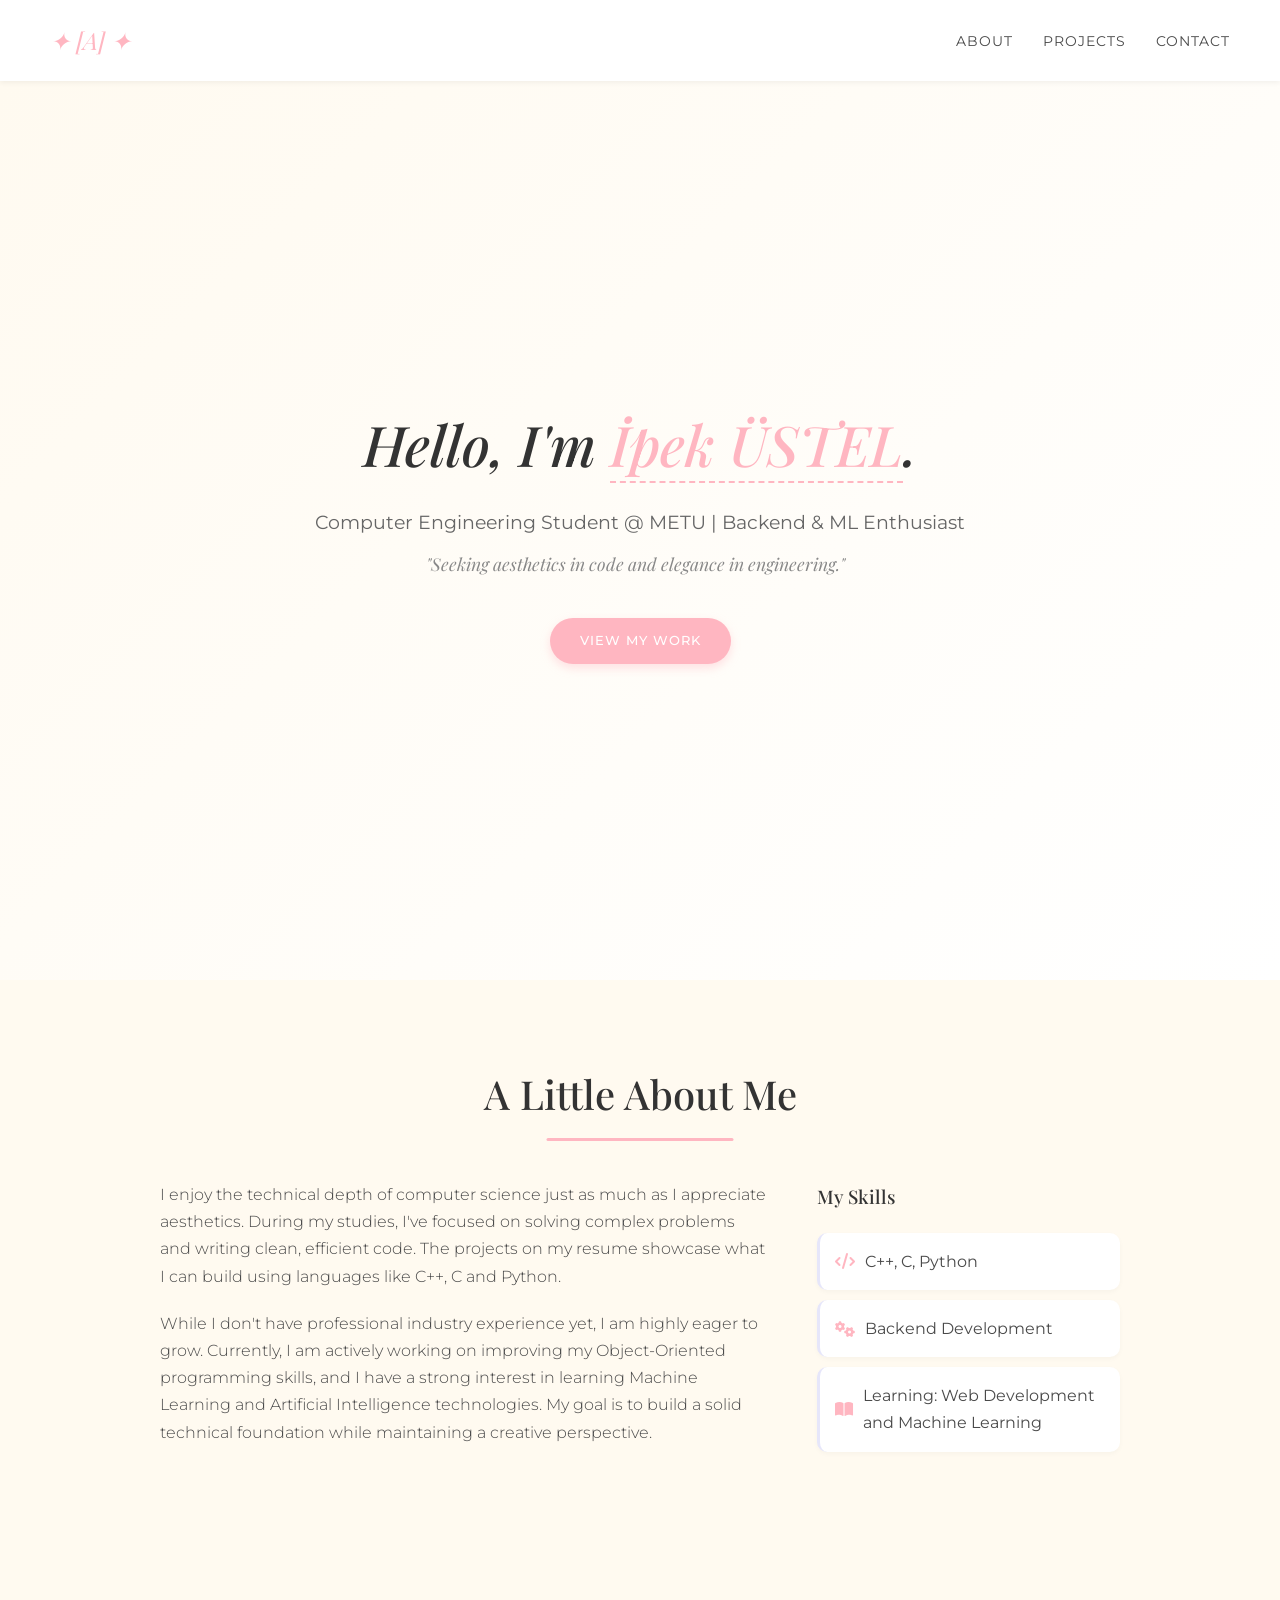
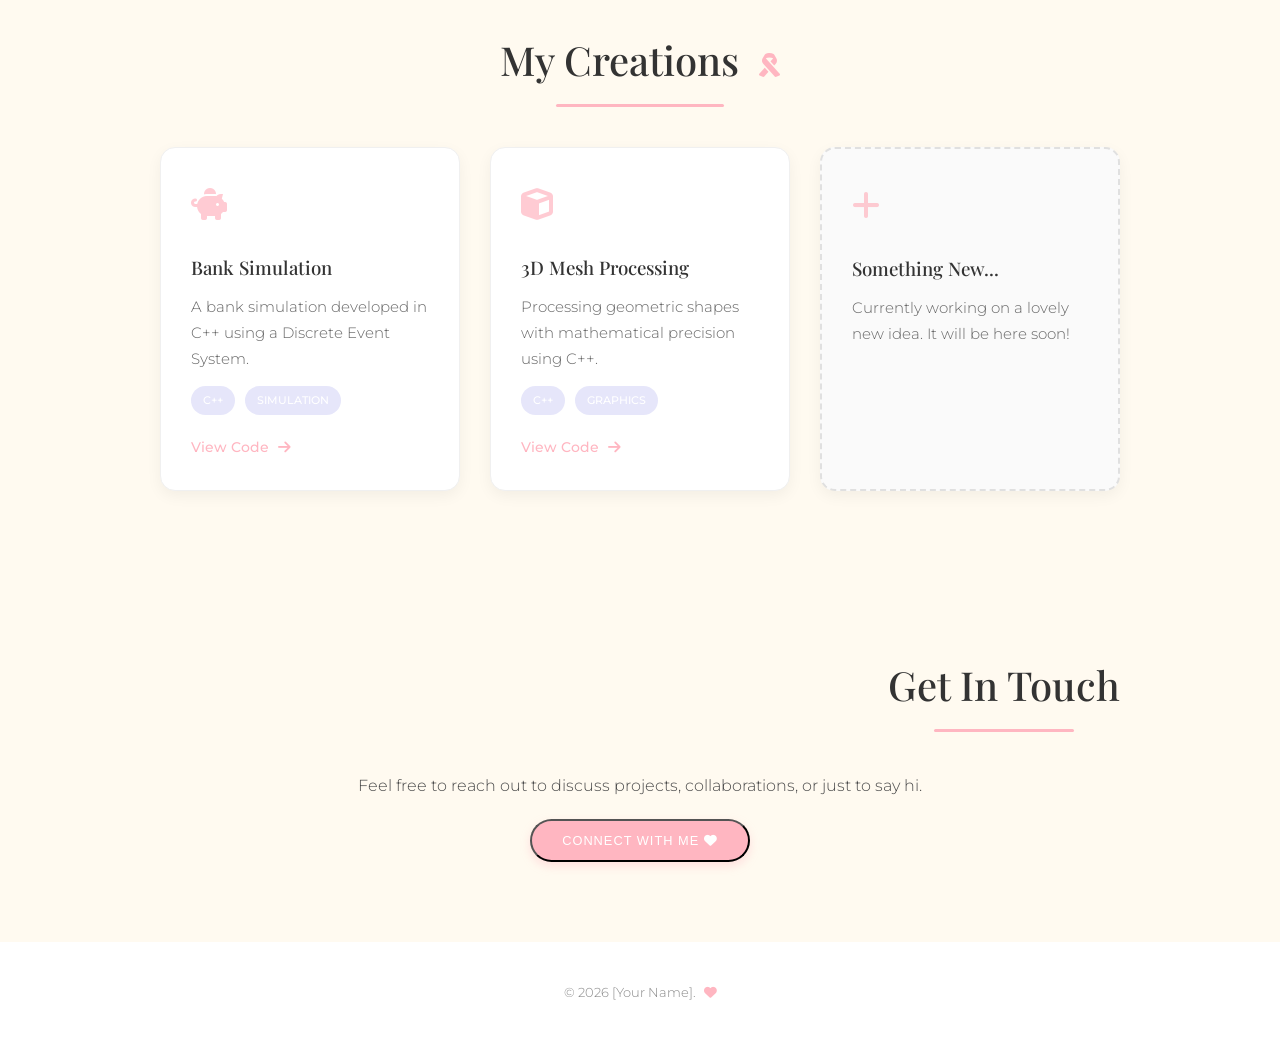
==== index.html @ a7603688 "Update index.html" ====
<!DOCTYPE html>
<html lang="en">
<head>
    <meta charset="UTF-8">
    <meta name="viewport" content="width=device-width, initial-scale=1.0">
    <title>[Your Name] | Coquette Developer Portfolio</title>
    
    <link rel="preconnect" href="https://fonts.googleapis.com">
    <link rel="preconnect" href="https://fonts.gstatic.com" crossorigin>
    <link href="https://fonts.googleapis.com/css2?family=Montserrat:wght@300;400;500&family=Playfair+Display:ital,wght@0,400;0,500;1,400&display=swap" rel="stylesheet">
    
    <link rel="stylesheet" href="https://cdnjs.cloudflare.com/ajax/libs/font-awesome/6.0.0/css/all.min.css">
    
    <link rel="stylesheet" href="style.css">
</head>
<body>

    <nav>
        <div class="logo">✦ [A] ✦</div>
        <ul>
            <li><a href="#about">About</a></li>
            <li><a href="#projects">Projects</a></li>
            <li><a href="#contact">Contact</a></li>
        </ul>
    </nav>

    <header>
        <div class="header-content">
            <h1>Hello, I'm <span class="highlight">İpek ÜSTEL</span>.</h1>
            <p class="subtitle">Computer Engineering Student @ METU | Backend & ML Enthusiast</p>
            <p class="coquette-quote">"Seeking aesthetics in code and elegance in engineering." <i class="fa-solid fa-heart-twinkling"></i></p>
            <a href="#projects" class="btn">View My Work</a>
        </div>
    </header>

    <section id="about" class="container">
        <h2>A Little About Me </h2>
        <div class="about-grid">
            <div class="about-text">
                <p>I enjoy the technical depth of computer science just as much as I appreciate aesthetics. During my studies, I've focused on solving complex problems and writing clean, efficient code. The projects on my resume showcase what I can build using languages like C++, C and Python.</p>
                <p>While I don't have professional industry experience yet, I am highly eager to grow. Currently, I am actively working on improving my Object-Oriented programming skills, and I have a strong interest in learning Machine Learning and Artificial Intelligence technologies. My goal is to build a solid technical foundation while maintaining a creative perspective.</p>
            </div>
            <div class="about-skills">
                <h3>My Skills</h3>
                <ul>
                    <li><i class="fa-solid fa-code"></i> C++, C, Python</li>
                    
                    <li><i class="fa-solid fa-gears"></i> Backend Development</li>
                    <li><i class="fa-solid fa-book-open"></i> Learning: Web Development and Machine Learning </li>
                </ul>
            </div>
        </div>
    </section>

    <section id="projects" class="container">
        <h2>My Creations <i class="fa-solid fa-ribbon ribbon-icon"></i></h2>
        <div class="projects-grid">
            
            <div class="project-card">
                <div class="project-icon"><i class="fa-solid fa-piggy-bank"></i></div>
                <h3>Bank Simulation</h3>
                <p>A bank simulation developed in C++ using a Discrete Event System. </p>
                <div class="tags">
                    <span>C++</span>
                    <span>Simulation</span>
                </div>
                <a href="GITHUB_BANK_LINK" class="project-link">View Code <i class="fa-solid fa-arrow-right"></i></a>
            </div>

            <div class="project-card">
                <div class="project-icon"><i class="fa-solid fa-cube"></i></div>
                <h3>3D Mesh Processing</h3>
                <p>Processing geometric shapes with mathematical precision using C++.</p>
                <div class="tags">
                    <span>C++</span>
                    <span>Graphics</span>
                </div>
                <a href="GITHUB_MESH_LINK" class="project-link">View Code <i class="fa-solid fa-arrow-right"></i></a>
            </div>
            
            <div class="project-card coming-soon">
                <div class="project-icon"><i class="fa-solid fa-plus"></i></div>
                <h3>Something New...</h3>
                <p>Currently working on a lovely new idea. It will be here soon!</p>
            </div>

        </div>
    </section>

    <section id="contact" class="container">
        <h2>Get In Touch </h2>
        <p>Feel free to reach out to discuss projects, collaborations, or just to say hi.</p>
        <div class="social-dropdown" id="socialBox">
            <button class="btn" id="socialBtn">Connect With Me <i class="fa-solid fa-heart"></i></button>
            
            <div class="social-links" id="socialLinks" style="display: none;">
                <a href="LINKEDIN_PROFILE_LINK" target="_blank"><i class="fa-brands fa-linkedin"></i> LinkedIn</a>
                <a href="GITHUB_PROFILE_LINK" target="_blank"><i class="fa-brands fa-github"></i> GitHub</a>
            </div>
        </div>
    </section>

    <footer>
        <p>&copy; 2026 [Your Name]. <i class="fa-solid fa-heart coquette-heart"></i></p>
    </footer>



    <script>
        // 1. Select the elements from the HTML
        const socialBox = document.getElementById('socialBox');
        const socialLinks = document.getElementById('socialLinks');

        // 2. Add an event listener for when the mouse enters the button area
        socialBox.addEventListener('mouseenter', () => {
            socialLinks.style.display = 'flex'; // Shows the links
            socialLinks.style.opacity = '1';
        });

        // 3. Add an event listener for when the mouse leaves the area
        socialBox.addEventListener('mouseleave', () => {
            socialLinks.style.display = 'none'; // Hides the links
        });
    </script>

</body>
</html>
---- style.css ----
/* --- Global Stiller & Coquette Paleti --- */
:root {
    --bg-color: #fffaf0; /* Uçuk krem arka plan */
    --text-color: #4a4a4a; /* Koyu gri (yumuşak) */
    --primary-color: #ffb6c1; /* Hafif pembe (Coquette pembe) */
    --accent-color: #e6e6fa; /* Lavanta (Aksan) */
    --heading-font: 'Playfair Display', serif;
    --body-font: 'Montserrat', sans-serif;
}

* {
    margin: 0;
    padding: 0;
    box-sizing: border-box;
}

body {
    background-color: var(--bg-color);
    color: var(--text-color);
    font-family: var(--body-font);
    line-height: 1.7;
    font-weight: 300;
}

.container {
    max-width: 1000px;
    margin: 0 auto;
    padding: 80px 20px;
}

h1, h2, h3 {
    font-family: var(--heading-font);
    font-weight: 500;
    color: #333;
}

h2 {
    font-size: 2.5rem;
    margin-bottom: 40px;
    text-align: center;
    position: relative;
    display: inline-block;
    left: 50%;
    transform: translateX(-50%);
}

h2::after {
    content: '';
    display: block;
    width: 60%;
    height: 3px;
    background-color: var(--primary-color);
    margin: 10px auto 0;
    border-radius: 2px;
}

p {
    margin-bottom: 20px;
}

a {
    text-decoration: none;
    color: inherit;
    transition: all 0.3s ease;
}

ul {
    list-style: none;
}

/* --- Navigasyon Stilleri --- */
nav {
    display: flex;
    justify-content: space-between;
    align-items: center;
    padding: 20px 50px;
    background-color: #fff;
    box-shadow: 0 2px 5px rgba(0,0,0,0.05);
    position: fixed;
    width: 100%;
    top: 0;
    z-index: 1000;
}

.logo {
    font-family: var(--heading-font);
    font-size: 1.5rem;
    font-style: italic;
    color: var(--primary-color);
}

nav ul {
    display: flex;
    gap: 30px;
}

nav a {
    font-weight: 400;
    font-size: 0.9rem;
    text-transform: uppercase;
    letter-spacing: 1px;
}

nav a:hover {
    color: var(--primary-color);
}

/* --- Hero (Giriş) Stilleri --- */
header {
    height: 100vh;
    display: flex;
    justify-content: center;
    align-items: center;
    text-align: center;
    background: linear-gradient(135deg, #fffaf0 0%, #fff 100%);
    padding: 0 20px;
    margin-top: 80px; /* Navigasyon için */
}

h1 {
    font-size: 3.5rem;
    margin-bottom: 15px;
    font-style: italic;
}

.highlight {
    color: var(--primary-color);
    border-bottom: 2px dashed var(--primary-color);
}

.subtitle {
    font-size: 1.2rem;
    font-weight: 400;
    margin-bottom: 10px;
    color: #666;
}

.coquette-quote {
    font-family: var(--heading-font);
    font-style: italic;
    font-size: 1.1rem;
    color: #888;
    margin-bottom: 40px;
}

.coquette-quote i {
    color: var(--primary-color);
    margin-left: 5px;
}

.btn {
    display: inline-block;
    padding: 12px 30px;
    background-color: var(--primary-color);
    color: #fff;
    border-radius: 30px;
    font-weight: 500;
    text-transform: uppercase;
    font-size: 0.8rem;
    letter-spacing: 1px;
    box-shadow: 0 4px 10px rgba(255,182,193,0.4);
}

.btn:hover {
    background-color: #ff99aa;
    transform: translateY(-2px);
    box-shadow: 0 6px 15px rgba(255,182,193,0.5);
}

/* --- Hakkımda Stilleri --- */
.about-grid {
    display: grid;
    grid-template-columns: 2fr 1fr;
    gap: 50px;
    align-items: start;
}

.about-skills h3 {
    margin-bottom: 20px;
}

.about-skills li {
    background-color: #fff;
    padding: 15px;
    margin-bottom: 10px;
    border-radius: 10px;
    box-shadow: 0 2px 5px rgba(0,0,0,0.03);
    border-left: 3px solid var(--accent-color);
    display: flex;
    align-items: center;
    gap: 10px;
    font-weight: 400;
}

.about-skills i {
    color: var(--primary-color);
}

/* --- Projeler Stilleri --- */
.ribbon-icon {
    color: var(--primary-color);
    font-size: 1.5rem;
    margin-left: 10px;
    vertical-align: middle;
}

.projects-grid {
    display: grid;
    grid-template-columns: repeat(auto-fit, minmax(300px, 1fr));
    gap: 30px;
}

.project-card {
    background-color: #fff;
    padding: 30px;
    border-radius: 15px;
    box-shadow: 0 5px 15px rgba(0,0,0,0.05);
    border: 1px solid #f0f0f0;
    transition: transform 0.3s ease, box-shadow 0.3s ease;
    display: flex;
    flex-direction: column;
}

.project-card:hover {
    transform: translateY(-5px);
    box-shadow: 0 8px 25px rgba(0,0,0,0.08);
}

.project-icon {
    font-size: 2rem;
    color: var(--primary-color);
    margin-bottom: 20px;
    opacity: 0.7;
}

.project-card h3 {
    margin-bottom: 10px;
}

.project-card p {
    font-size: 0.95rem;
    color: #666;
    margin-bottom: auto; /* Push tags/link to bottom */
}

.tags {
    margin-top: 15px;
    display: flex;
    gap: 10px;
    flex-wrap: wrap;
}

.tags span {
    background-color: var(--accent-color);
    color: #fff;
    padding: 5px 12px;
    border-radius: 20px;
    font-size: 0.7rem;
    text-transform: uppercase;
    font-weight: 500;
}

.project-link {
    display: inline-block;
    margin-top: 20px;
    font-size: 0.9rem;
    font-weight: 500;
    color: var(--primary-color);
}

.project-link i {
    margin-left: 5px;
    transition: transform 0.3s ease;
}

.project-link:hover i {
    transform: translateX(3px);
}

.coming-soon {
    border: 2px dashed #e0e0e0;
    background-color: #fafafa;
    color: #aaa;
}

/* --- İletişim Stilleri --- */
#contact {
    text-align: center;
}

.contact-links {
    margin-top: 40px;
    display: flex;
    justify-content: center;
    gap: 30px;
    flex-wrap: wrap;
}

.contact-item {
    background-color: #fff;
    padding: 15px 25px;
    border-radius: 30px;
    box-shadow: 0 3px 8px rgba(0,0,0,0.04);
    font-weight: 400;
    display: flex;
    align-items: center;
    gap: 10px;
}

.contact-item:hover {
    background-color: var(--accent-color);
    color: #fff;
    transform: translateY(-2px);
}

.contact-item i {
    color: var(--primary-color);
}

.contact-item:hover i {
    color: #fff;
}

/* --- Footer Stilleri --- */
footer {
    text-align: center;
    padding: 40px 20px;
    background-color: #fff;
    font-size: 0.8rem;
    color: #888;
}

.coquette-heart {
    color: var(--primary-color);
    margin-left: 5px;
}

/* --- Responsive Stiller (Mobil Uyumu) --- */
@media (max-width: 768px) {
    nav {
        padding: 15px 20px;
    }
    
    nav ul {
        gap: 15px;
    }
    
    nav a {
        font-size: 0.8rem;
    }

    h1 {
        font-size: 2.5rem;
    }
    
    .about-grid {
        grid-template-columns: 1fr;
        gap: 30px;
    }


.social-dropdown {
    position: relative;
    display: inline-block;
    margin-top: 20px;
}

.social-links {
    position: absolute;
    top: 100%;
    left: 50%;
    transform: translateX(-50%);
    background-color: #fff;
    border: 2px dashed var(--primary-color); /* Coquette dashed border */
    border-radius: 15px;
    padding: 15px;
    box-shadow: 0 4px 15px rgba(255,182,193,0.3);
    flex-direction: column;
    gap: 12px;
    min-width: 160px;
    z-index: 10;
    margin-top: 15px;
    text-align: left;
}

.social-links a {
    color: var(--text-color);
    font-size: 0.95rem;
    font-weight: 500;
    display: flex;
    align-items: center;
    gap: 10px;
    padding: 5px;
    border-radius: 8px;
}

.social-links a:hover {
    color: var(--primary-color);
    background-color: var(--accent-color);
}
    
}
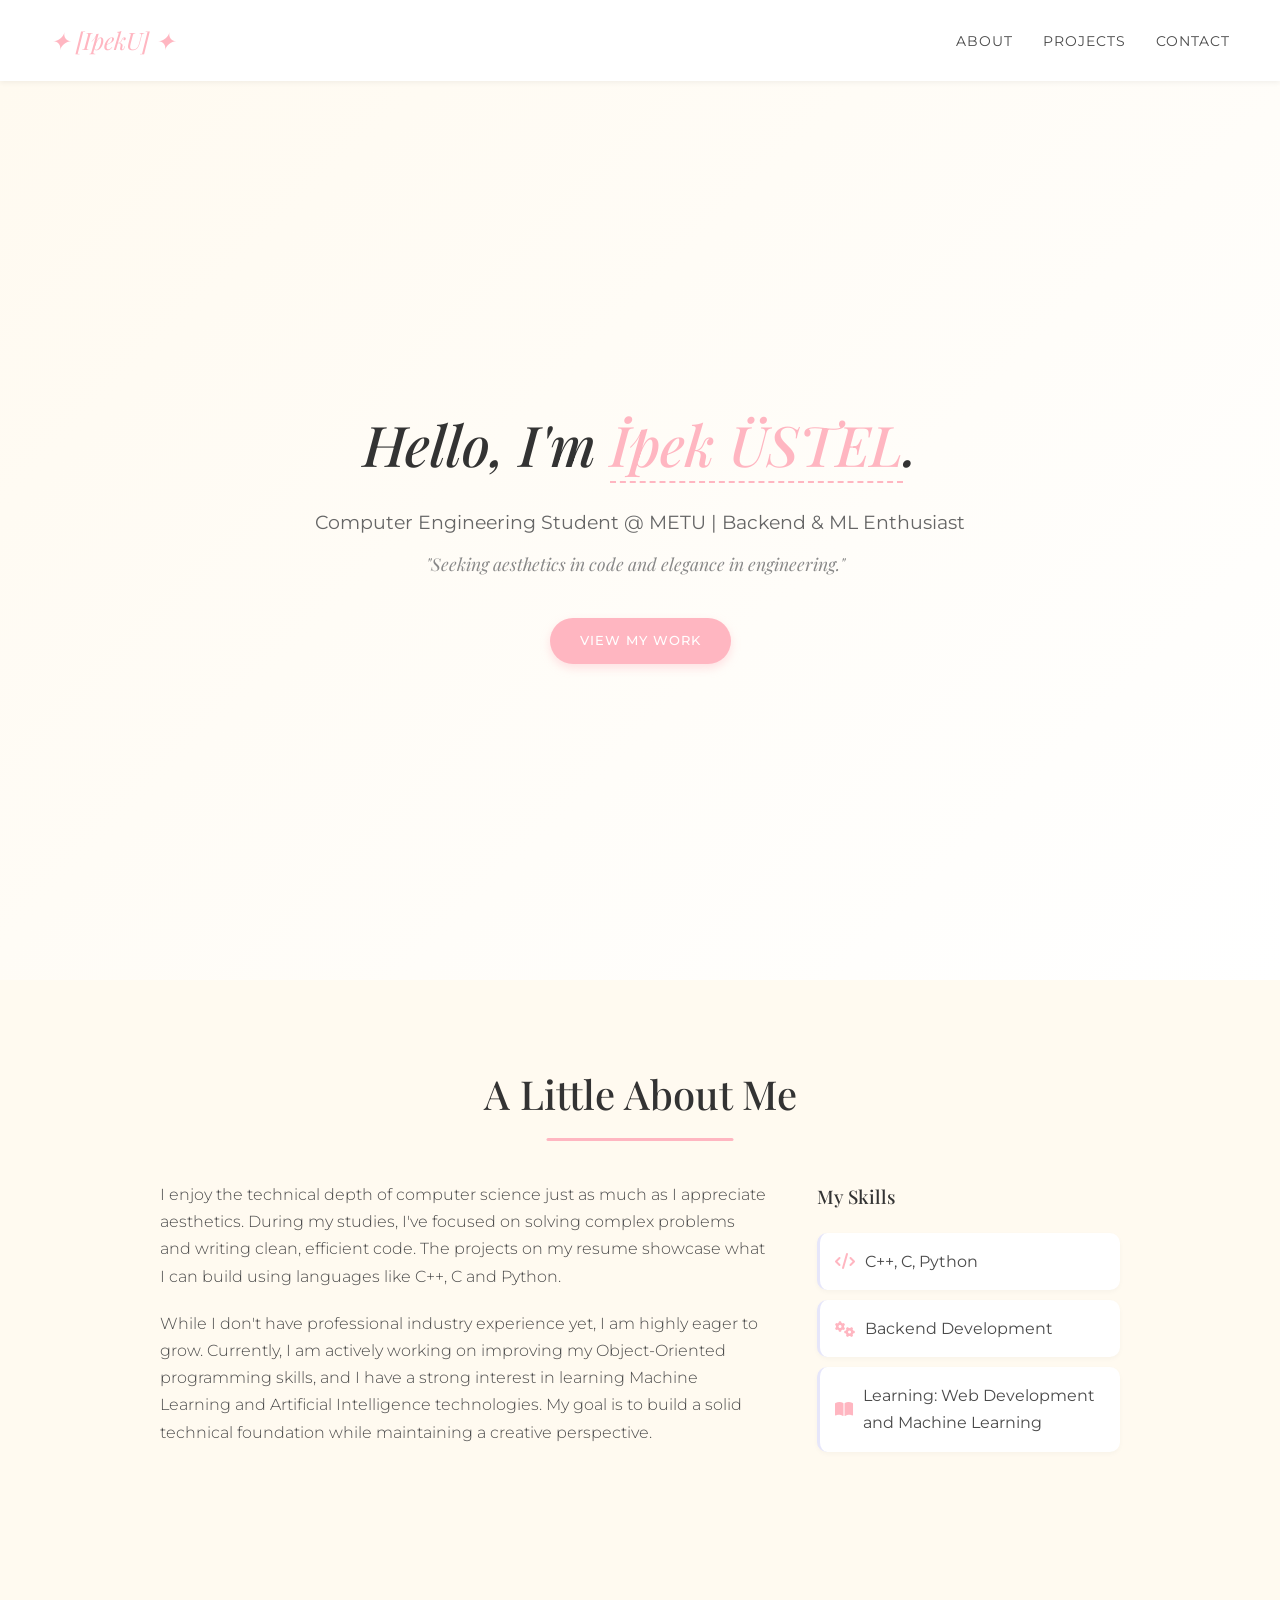
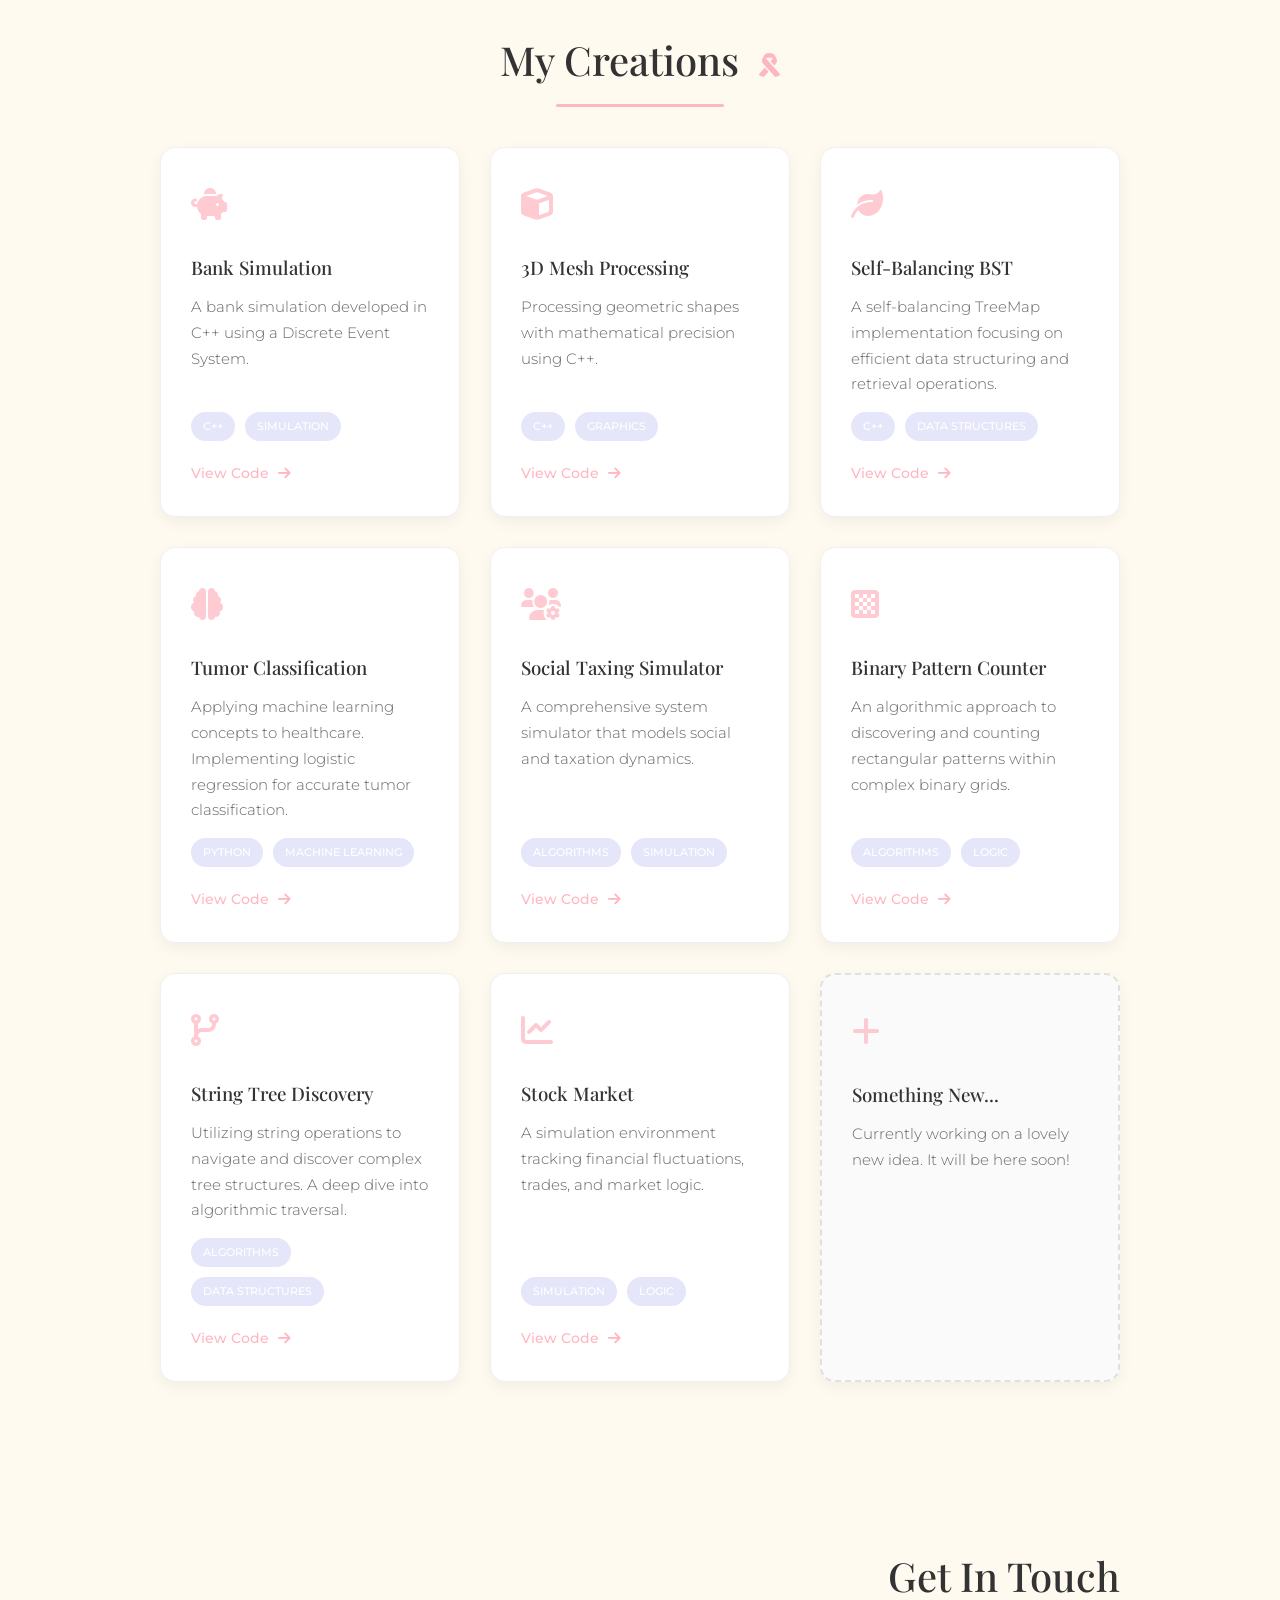
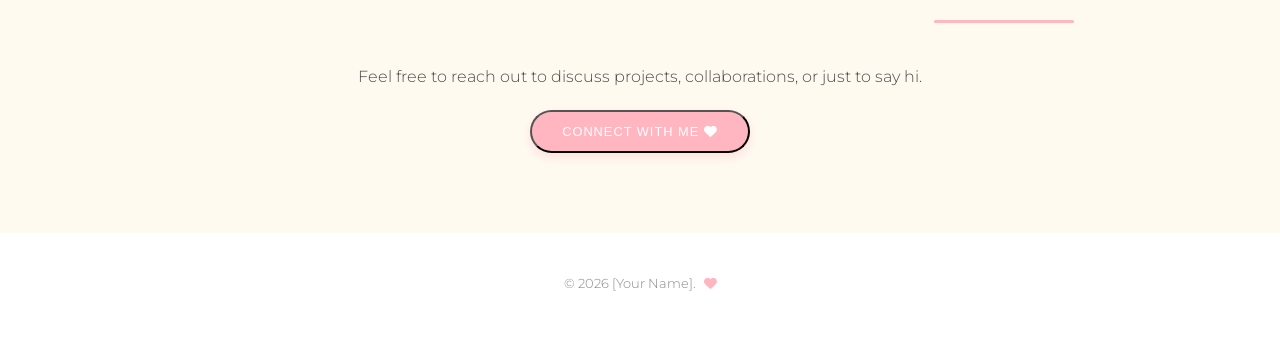
==== commit a7f1a37f: "Update index.html" ====
--- a/index.html
+++ b/index.html
@@ -16,7 +16,7 @@
 <body>
 
     <nav>
-        <div class="logo">✦ [A] ✦</div>
+        <div class="logo">✦ [IpekU] ✦</div>
         <ul>
             <li><a href="#about">About</a></li>
             <li><a href="#projects">Projects</a></li>
@@ -77,6 +77,72 @@
                 </div>
                 <a href="GITHUB_MESH_LINK" class="project-link">View Code <i class="fa-solid fa-arrow-right"></i></a>
             </div>
+
+            <div class="project-card">
+                <div class="project-icon"><i class="fa-solid fa-leaf"></i></div>
+                <h3>Self-Balancing BST</h3>
+                <p>A self-balancing TreeMap implementation focusing on efficient data structuring and retrieval operations.</p>
+                <div class="tags">
+                    <span>C++</span>
+                    <span>Data Structures</span>
+                </div>
+                <a href="https://github.com/ipek-ustel/Self-Balancing-Binary-Search-Tree-Ordered-Map" class="project-link" target="_blank">View Code <i class="fa-solid fa-arrow-right"></i></a>
+            </div>
+
+            <div class="project-card">
+                <div class="project-icon"><i class="fa-solid fa-brain"></i></div>
+                <h3>Tumor Classification</h3>
+                <p>Applying machine learning concepts to healthcare. Implementing logistic regression for accurate tumor classification.</p>
+                <div class="tags">
+                    <span>Python</span>
+                    <span>Machine Learning</span>
+                </div>
+                <a href="https://github.com/ipek-ustel/Tumor-Classification-with-Logistic-Regression" class="project-link" target="_blank">View Code <i class="fa-solid fa-arrow-right"></i></a>
+            </div>
+
+            <div class="project-card">
+                <div class="project-icon"><i class="fa-solid fa-users-gear"></i></div>
+                <h3>Social Taxing Simulator</h3>
+                <p>A comprehensive system simulator that models social and taxation dynamics.</p>
+                <div class="tags">
+                    <span>Algorithms</span>
+                    <span>Simulation</span>
+                </div>
+                <a href="https://github.com/ipek-ustel/Social-Taxing-System-Simulator" class="project-link" target="_blank">View Code <i class="fa-solid fa-arrow-right"></i></a>
+            </div>
+
+            <div class="project-card">
+                <div class="project-icon"><i class="fa-solid fa-chess-board"></i></div>
+                <h3>Binary Pattern Counter</h3>
+                <p>An algorithmic approach to discovering and counting rectangular patterns within complex binary grids.</p>
+                <div class="tags">
+                    <span>Algorithms</span>
+                    <span>Logic</span>
+                </div>
+                <a href="https://github.com/ipek-ustel/Binary-Pattern-Rectangle-Counter" class="project-link" target="_blank">View Code <i class="fa-solid fa-arrow-right"></i></a>
+            </div>
+
+            <div class="project-card">
+                <div class="project-icon"><i class="fa-solid fa-code-branch"></i></div>
+                <h3>String Tree Discovery</h3>
+                <p>Utilizing string operations to navigate and discover complex tree structures. A deep dive into algorithmic traversal.</p>
+                <div class="tags">
+                    <span>Algorithms</span>
+                    <span>Data Structures</span>
+                </div>
+                <a href="https://github.com/ipek-ustel/OX-String-Operation-Tree-Discovery" class="project-link" target="_blank">View Code <i class="fa-solid fa-arrow-right"></i></a>
+            </div>
+
+            <div class="project-card">
+                <div class="project-icon"><i class="fa-solid fa-chart-line"></i></div>
+                <h3>Stock Market</h3>
+                <p>A simulation environment tracking financial fluctuations, trades, and market logic.</p>
+                <div class="tags">
+                    <span>Simulation</span>
+                    <span>Logic</span>
+                </div>
+                <a href="https://github.com/ipek-ustel/STOCK-MARKET" class="project-link" target="_blank">View Code <i class="fa-solid fa-arrow-right"></i></a>
+            </div>
             
             <div class="project-card coming-soon">
                 <div class="project-icon"><i class="fa-solid fa-plus"></i></div>
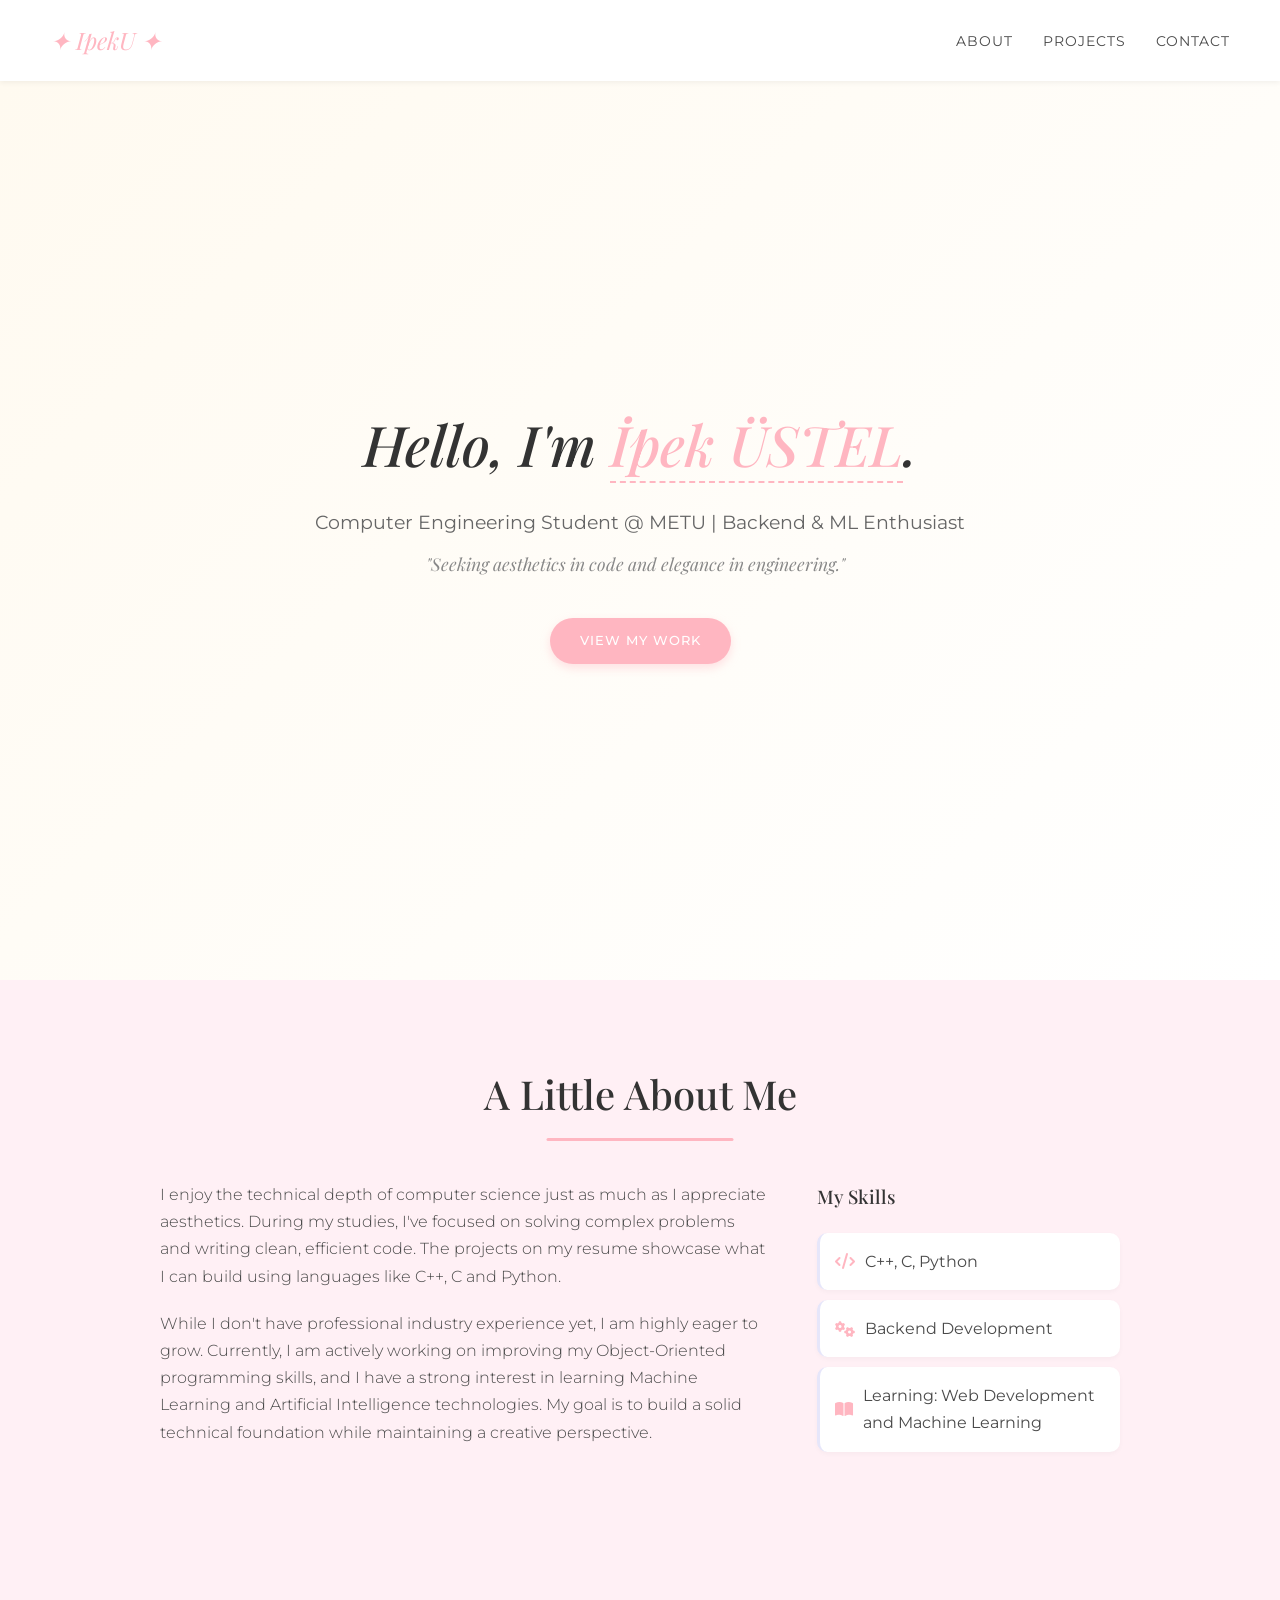
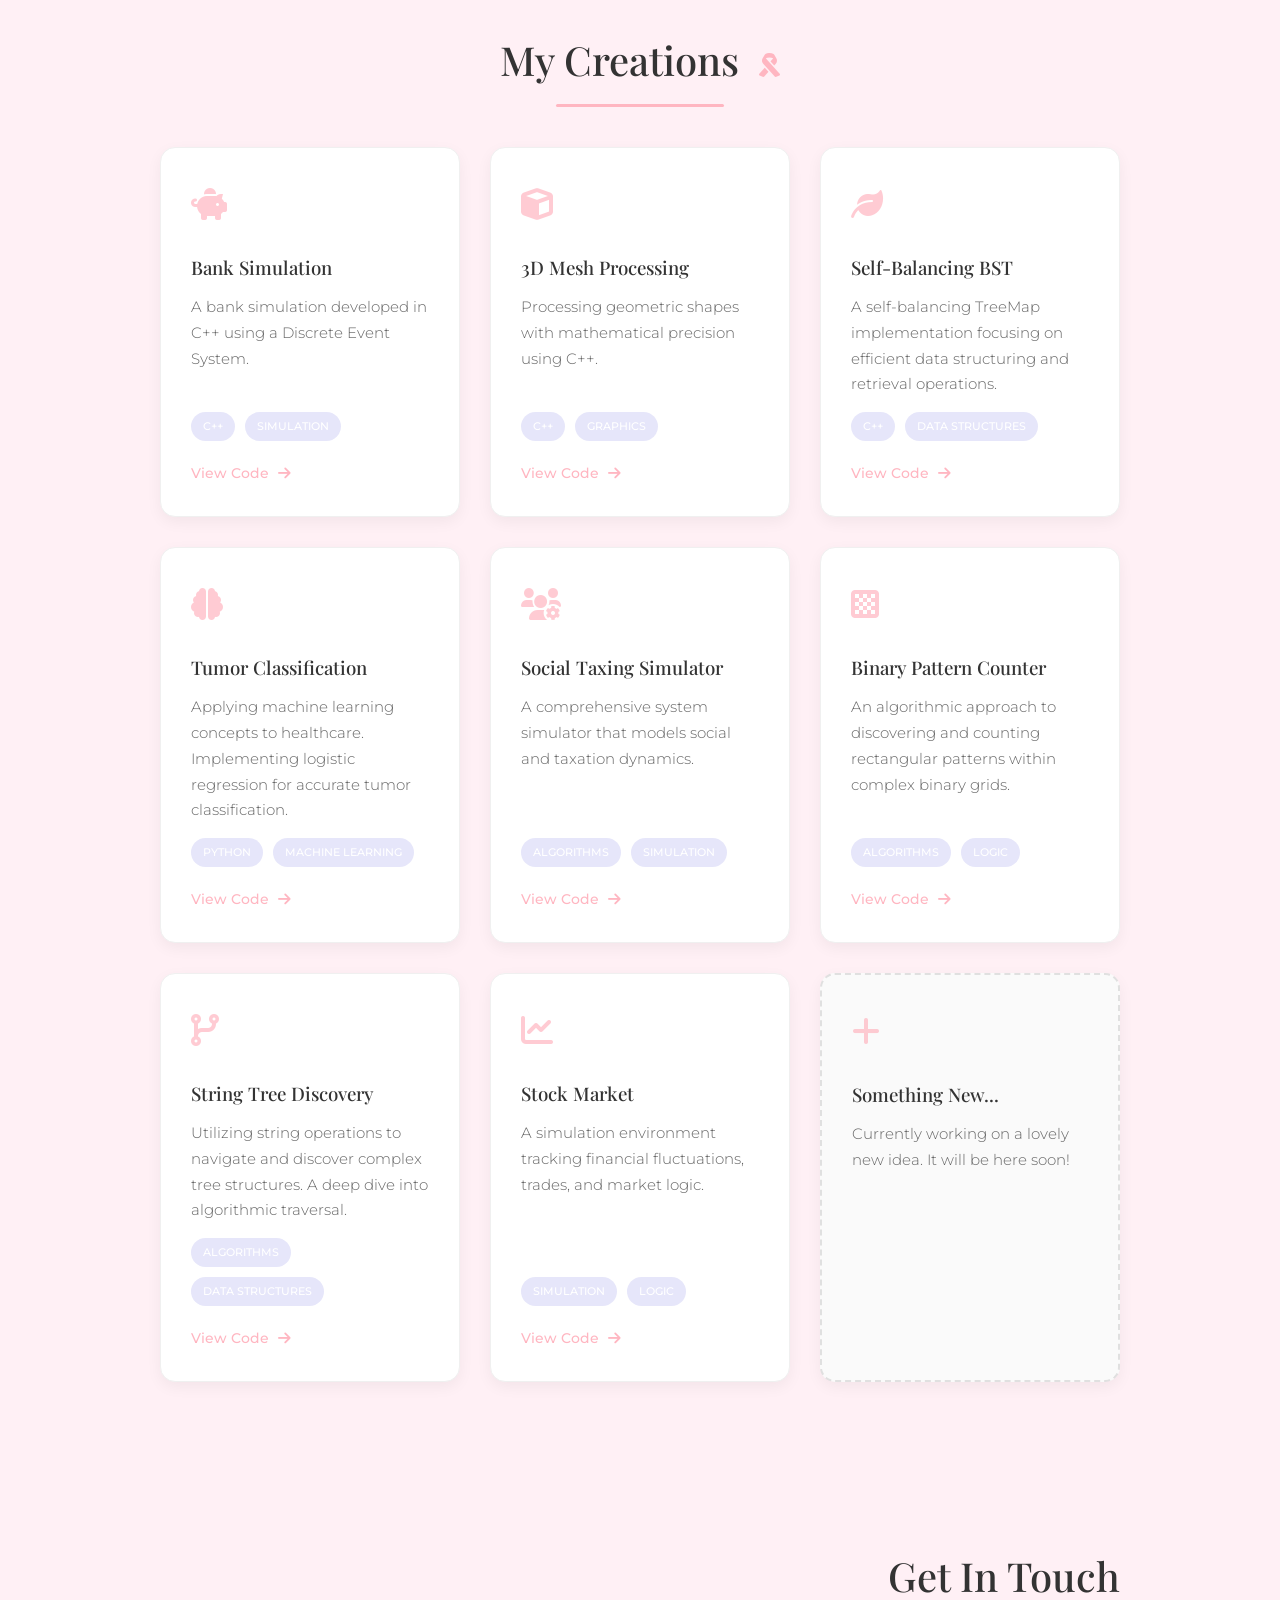
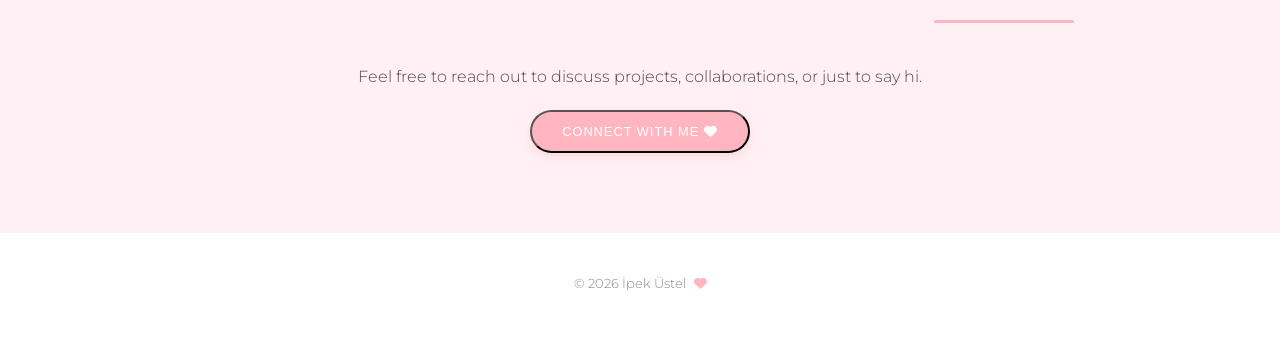
==== commit b6d371e7: "Update index.html" ====
--- a/index.html
+++ b/index.html
@@ -3,7 +3,7 @@
 <head>
     <meta charset="UTF-8">
     <meta name="viewport" content="width=device-width, initial-scale=1.0">
-    <title>[Your Name] | Coquette Developer Portfolio</title>
+    <title>İpek Üstel | Portfolio</title>
     
     <link rel="preconnect" href="https://fonts.googleapis.com">
     <link rel="preconnect" href="https://fonts.gstatic.com" crossorigin>
@@ -16,7 +16,7 @@
 <body>
 
     <nav>
-        <div class="logo">✦ [IpekU] ✦</div>
+        <div class="logo">✦ IpekU ✦</div>
         <ul>
             <li><a href="#about">About</a></li>
             <li><a href="#projects">Projects</a></li>
@@ -167,7 +167,7 @@
     </section>
 
     <footer>
-        <p>&copy; 2026 [Your Name]. <i class="fa-solid fa-heart coquette-heart"></i></p>
+        <p>&copy; 2026 İpek Üstel <i class="fa-solid fa-heart coquette-heart"></i></p>
     </footer>
 
 
--- a/style.css
+++ b/style.css
@@ -1,9 +1,9 @@
-/* --- Global Stiller & Coquette Paleti --- */
+
 :root {
-    --bg-color: #fffaf0; /* Uçuk krem arka plan */
+    --bg-color: #fff0f5; /* Açık pembe arka plan */
     --text-color: #4a4a4a; /* Koyu gri (yumuşak) */
-    --primary-color: #ffb6c1; /* Hafif pembe (Coquette pembe) */
-    --accent-color: #e6e6fa; /* Lavanta (Aksan) */
+    --primary-color: #ffb6c1; /* Hafif pembe */
+    --accent-color: #e6e6fa; /* Lavanta */
     --heading-font: 'Playfair Display', serif;
     --body-font: 'Montserrat', sans-serif;
 }
@@ -105,7 +105,7 @@
     color: var(--primary-color);
 }
 
-/* --- Hero (Giriş) Stilleri --- */
+/* --- Giriş Stilleri --- */
 header {
     height: 100vh;
     display: flex;
@@ -114,7 +114,7 @@
     text-align: center;
     background: linear-gradient(135deg, #fffaf0 0%, #fff 100%);
     padding: 0 20px;
-    margin-top: 80px; /* Navigasyon için */
+    margin-top: 80px; 
 }
 
 h1 {
@@ -240,7 +240,7 @@
 .project-card p {
     font-size: 0.95rem;
     color: #666;
-    margin-bottom: auto; /* Push tags/link to bottom */
+    margin-bottom: auto; 
 }
 
 .tags {
@@ -335,7 +335,7 @@
     margin-left: 5px;
 }
 
-/* --- Responsive Stiller (Mobil Uyumu) --- */
+/* --- Mobil Uyumu --- */
 @media (max-width: 768px) {
     nav {
         padding: 15px 20px;
@@ -371,7 +371,7 @@
     left: 50%;
     transform: translateX(-50%);
     background-color: #fff;
-    border: 2px dashed var(--primary-color); /* Coquette dashed border */
+    border: 2px dashed var(--primary-color); 
     border-radius: 15px;
     padding: 15px;
     box-shadow: 0 4px 15px rgba(255,182,193,0.3);
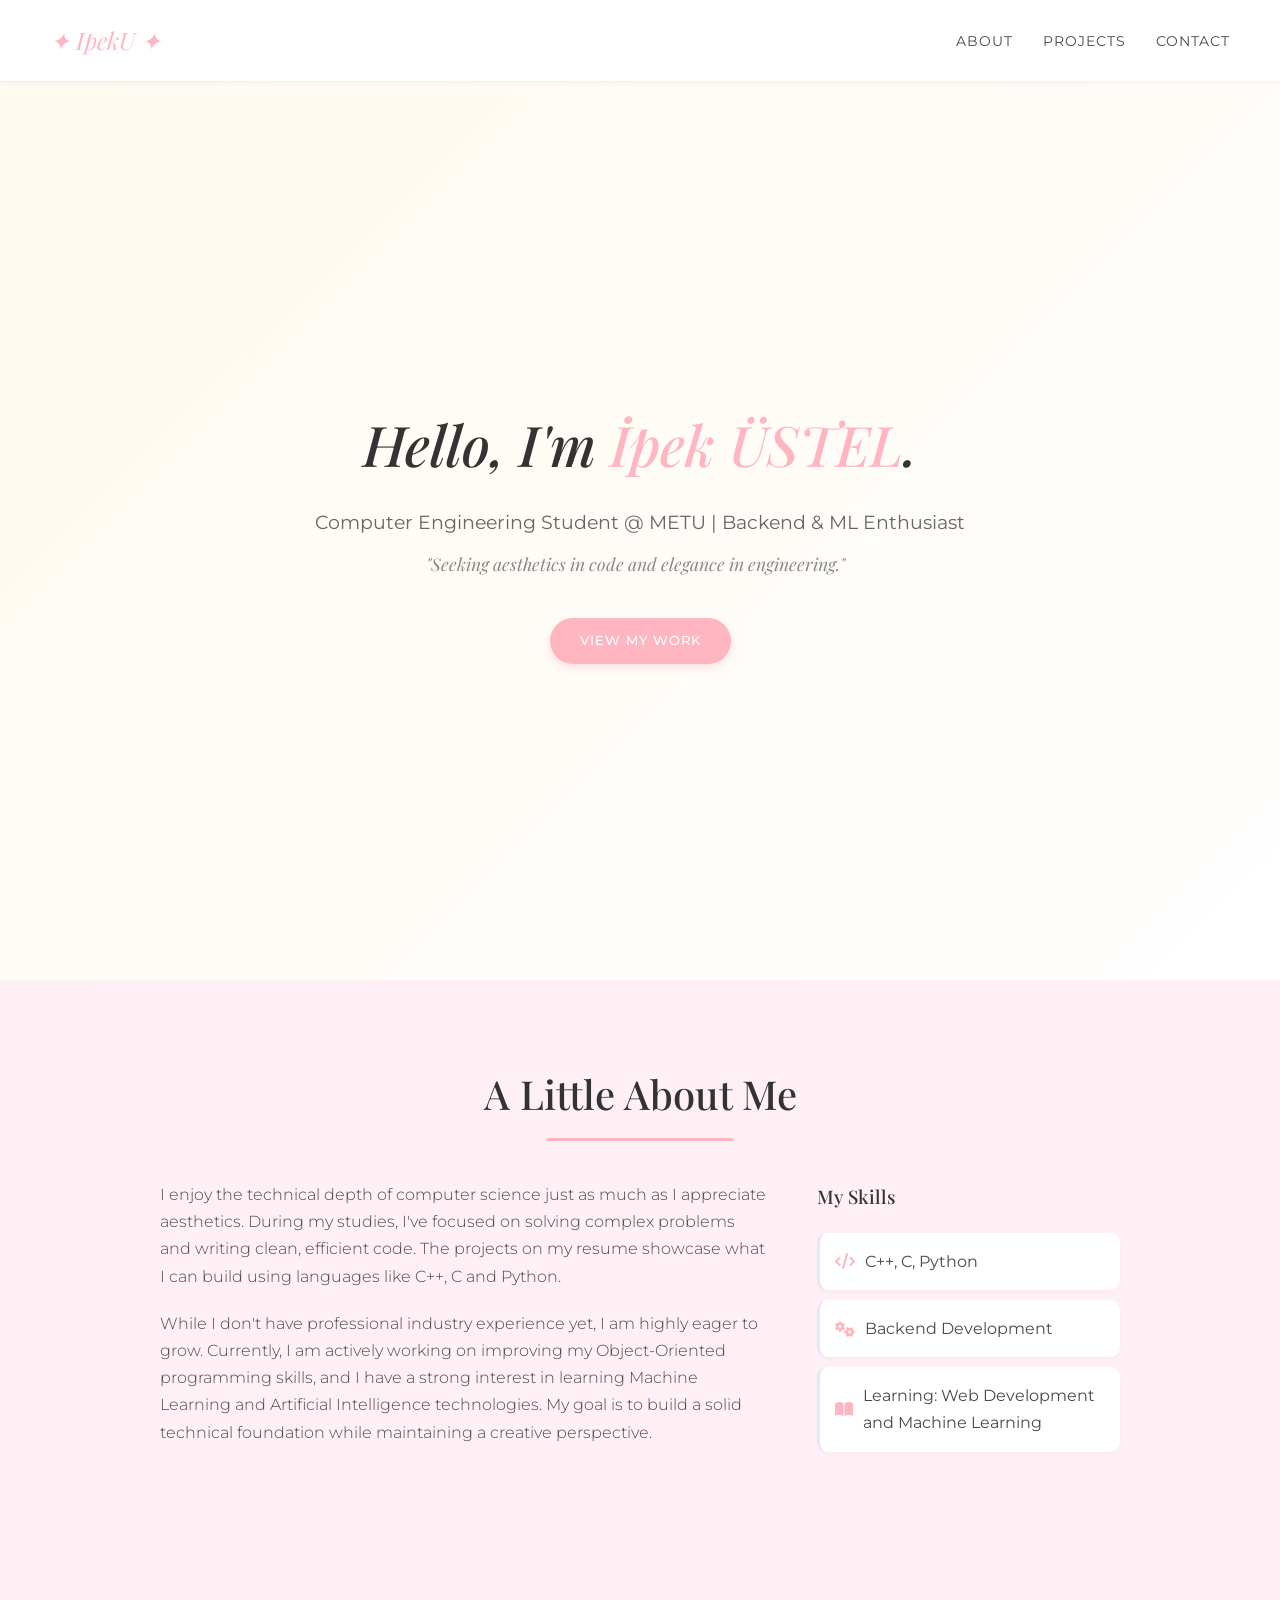
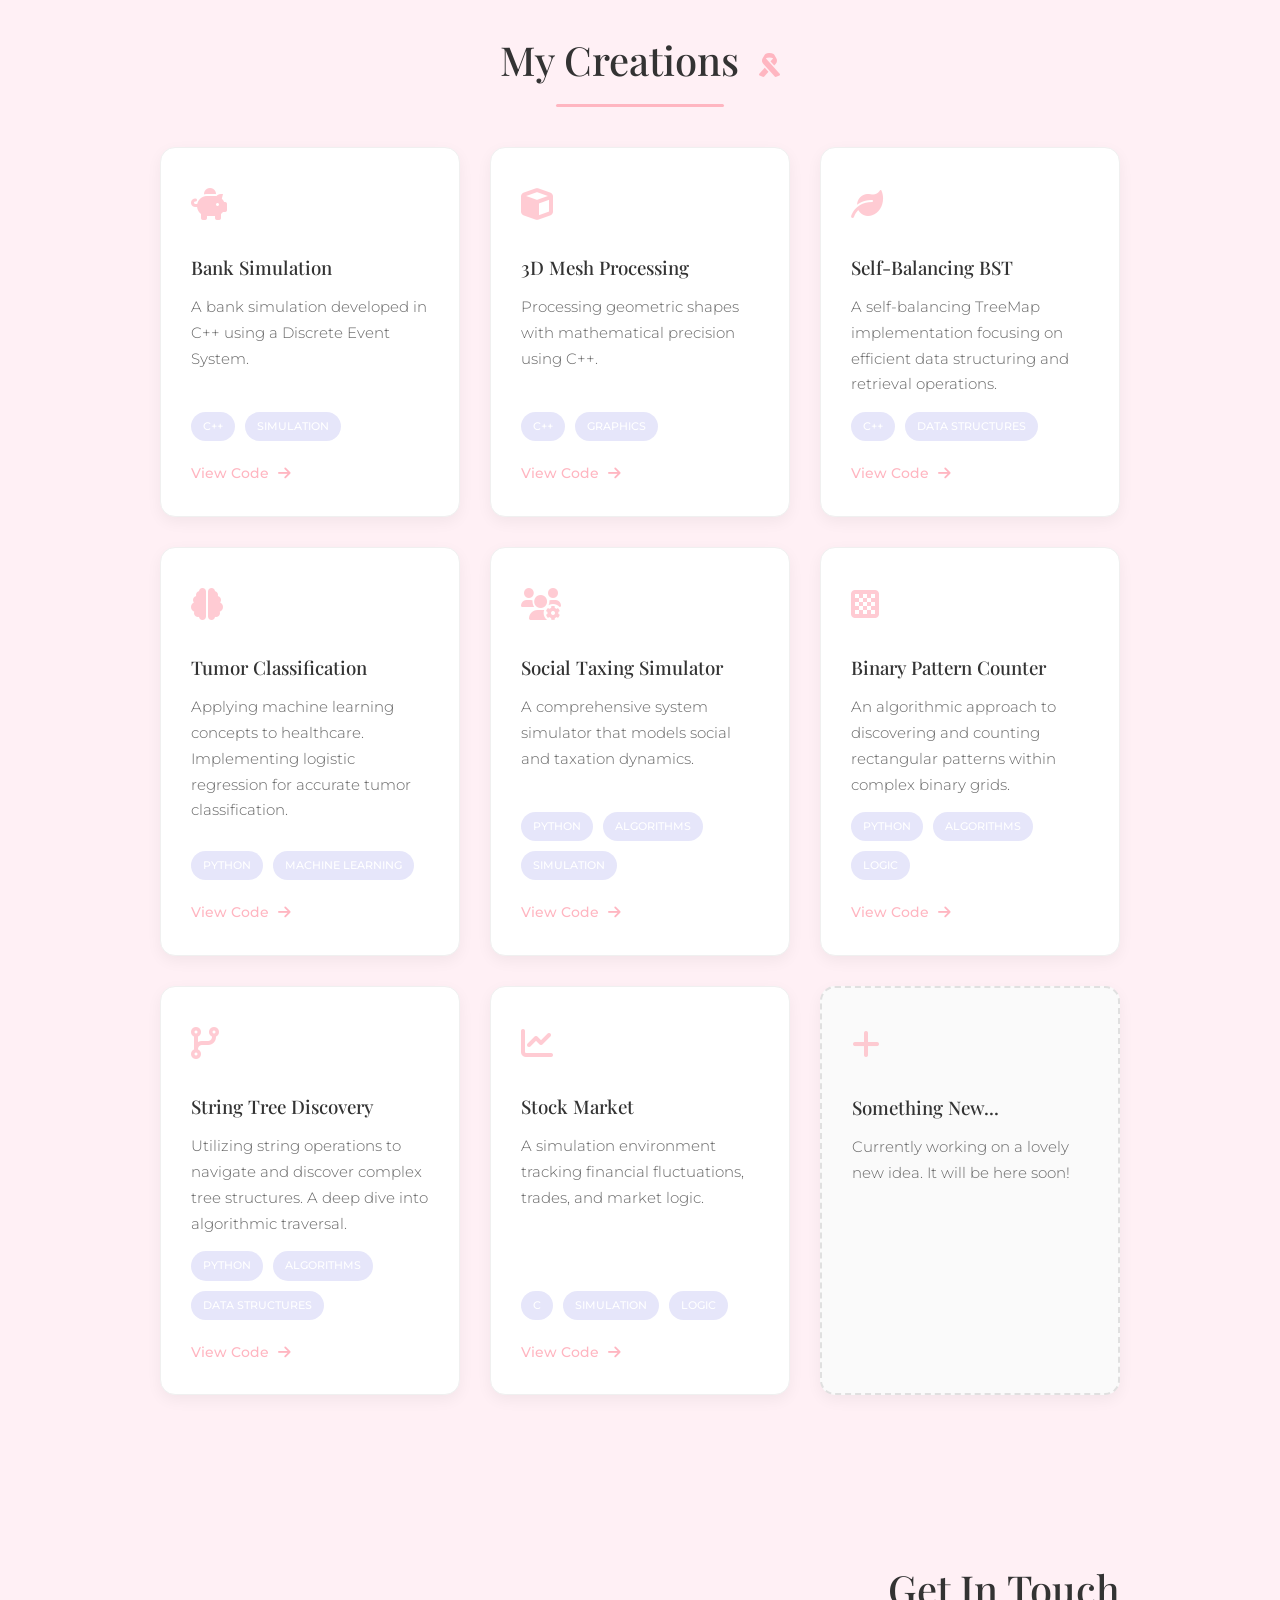
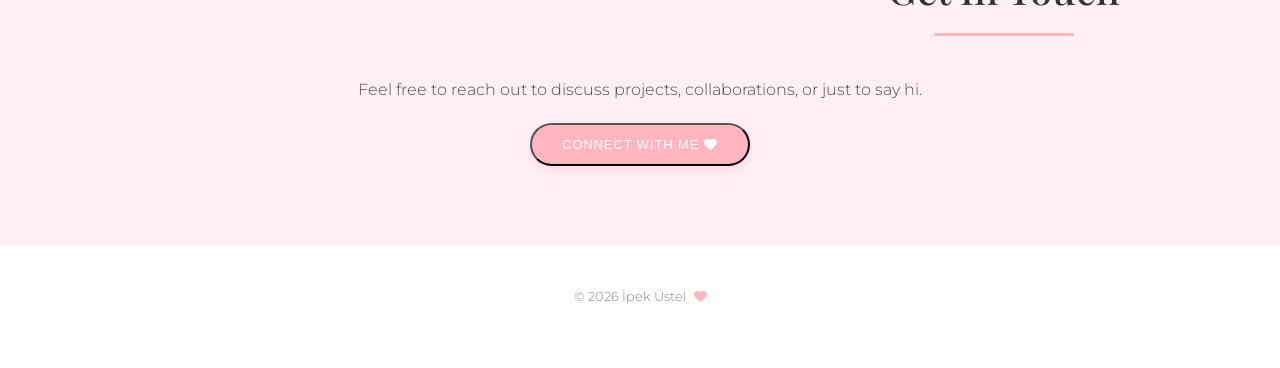
==== commit a131af54: "Update index.html" ====
--- a/index.html
+++ b/index.html
@@ -105,6 +105,7 @@
                 <h3>Social Taxing Simulator</h3>
                 <p>A comprehensive system simulator that models social and taxation dynamics.</p>
                 <div class="tags">
+                    <span>Python</span>
                     <span>Algorithms</span>
                     <span>Simulation</span>
                 </div>
@@ -116,6 +117,7 @@
                 <h3>Binary Pattern Counter</h3>
                 <p>An algorithmic approach to discovering and counting rectangular patterns within complex binary grids.</p>
                 <div class="tags">
+                    <span>Python</span>
                     <span>Algorithms</span>
                     <span>Logic</span>
                 </div>
@@ -127,6 +129,7 @@
                 <h3>String Tree Discovery</h3>
                 <p>Utilizing string operations to navigate and discover complex tree structures. A deep dive into algorithmic traversal.</p>
                 <div class="tags">
+                    <span>Python</span>
                     <span>Algorithms</span>
                     <span>Data Structures</span>
                 </div>
@@ -138,6 +141,7 @@
                 <h3>Stock Market</h3>
                 <p>A simulation environment tracking financial fluctuations, trades, and market logic.</p>
                 <div class="tags">
+                    <span>C</span>
                     <span>Simulation</span>
                     <span>Logic</span>
                 </div>
--- a/style.css
+++ b/style.css
@@ -125,7 +125,7 @@
 
 .highlight {
     color: var(--primary-color);
-    border-bottom: 2px dashed var(--primary-color);
+    
 }
 
 .subtitle {
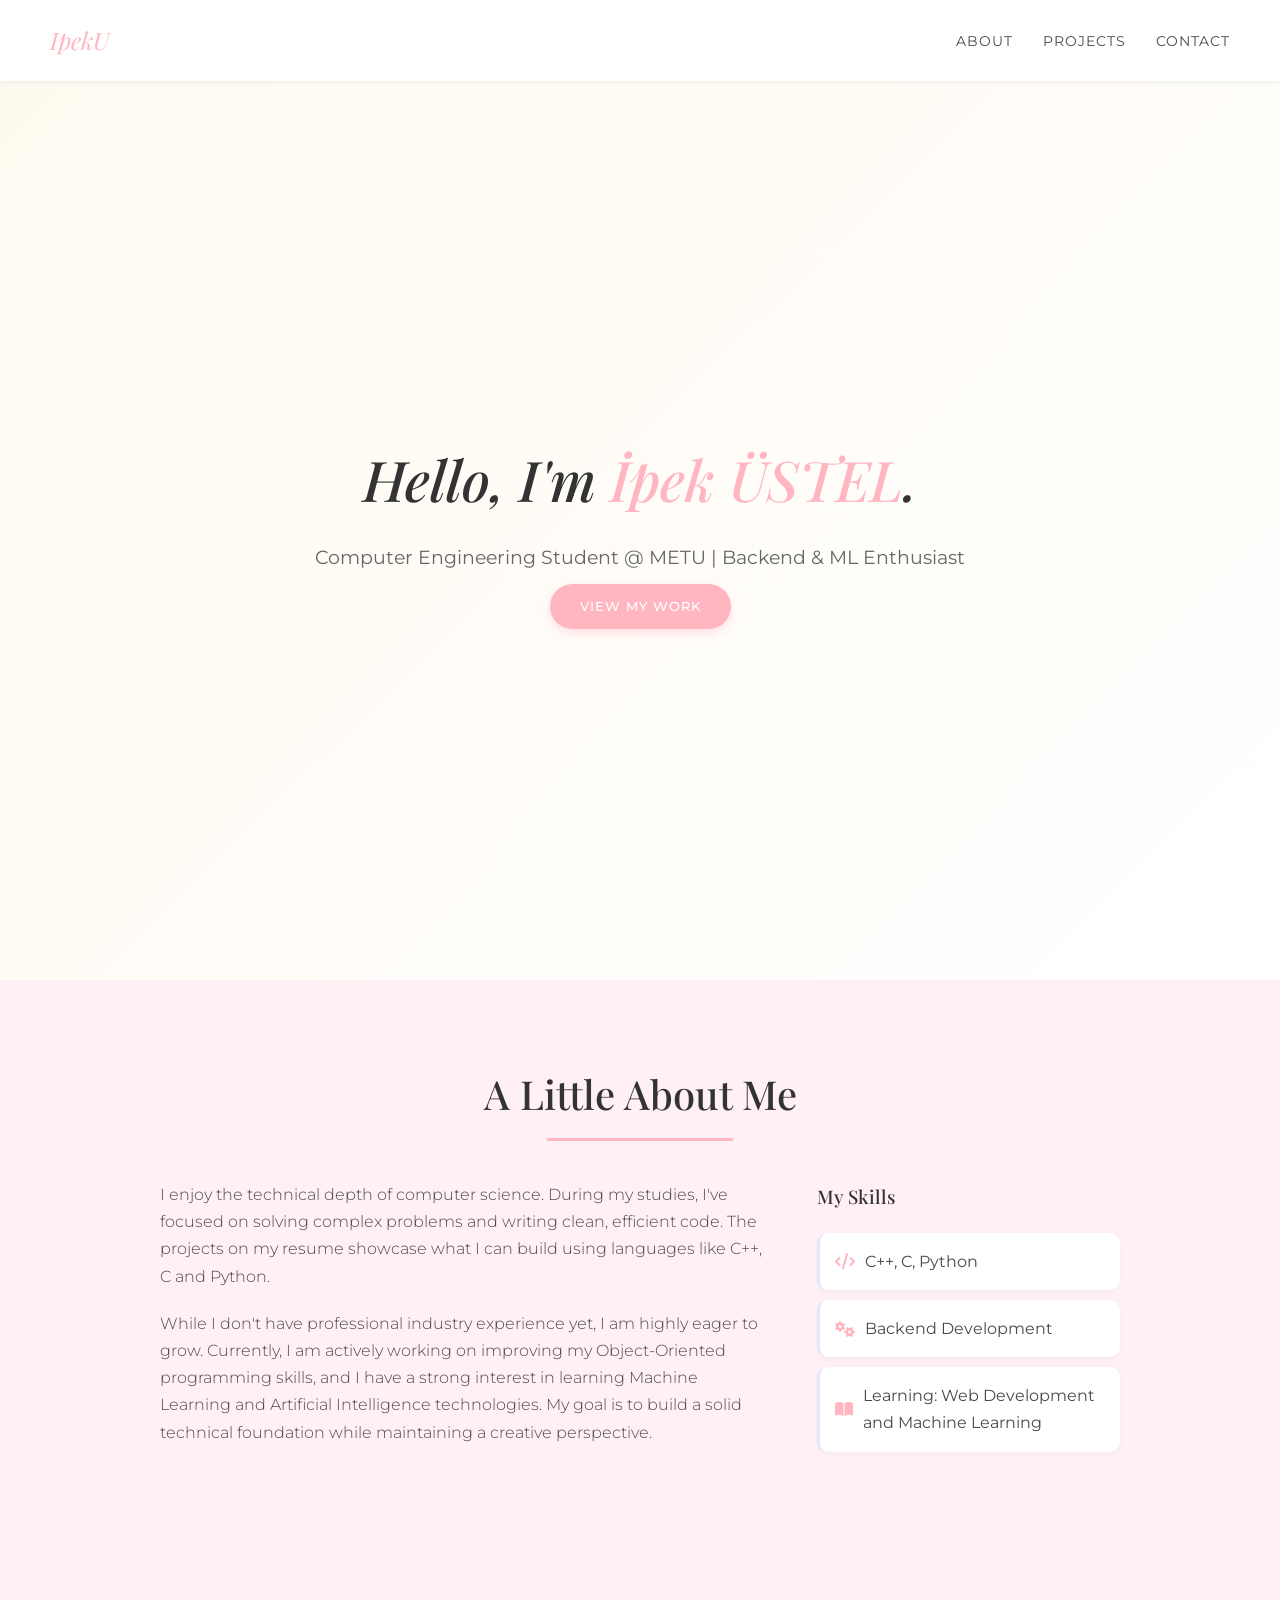
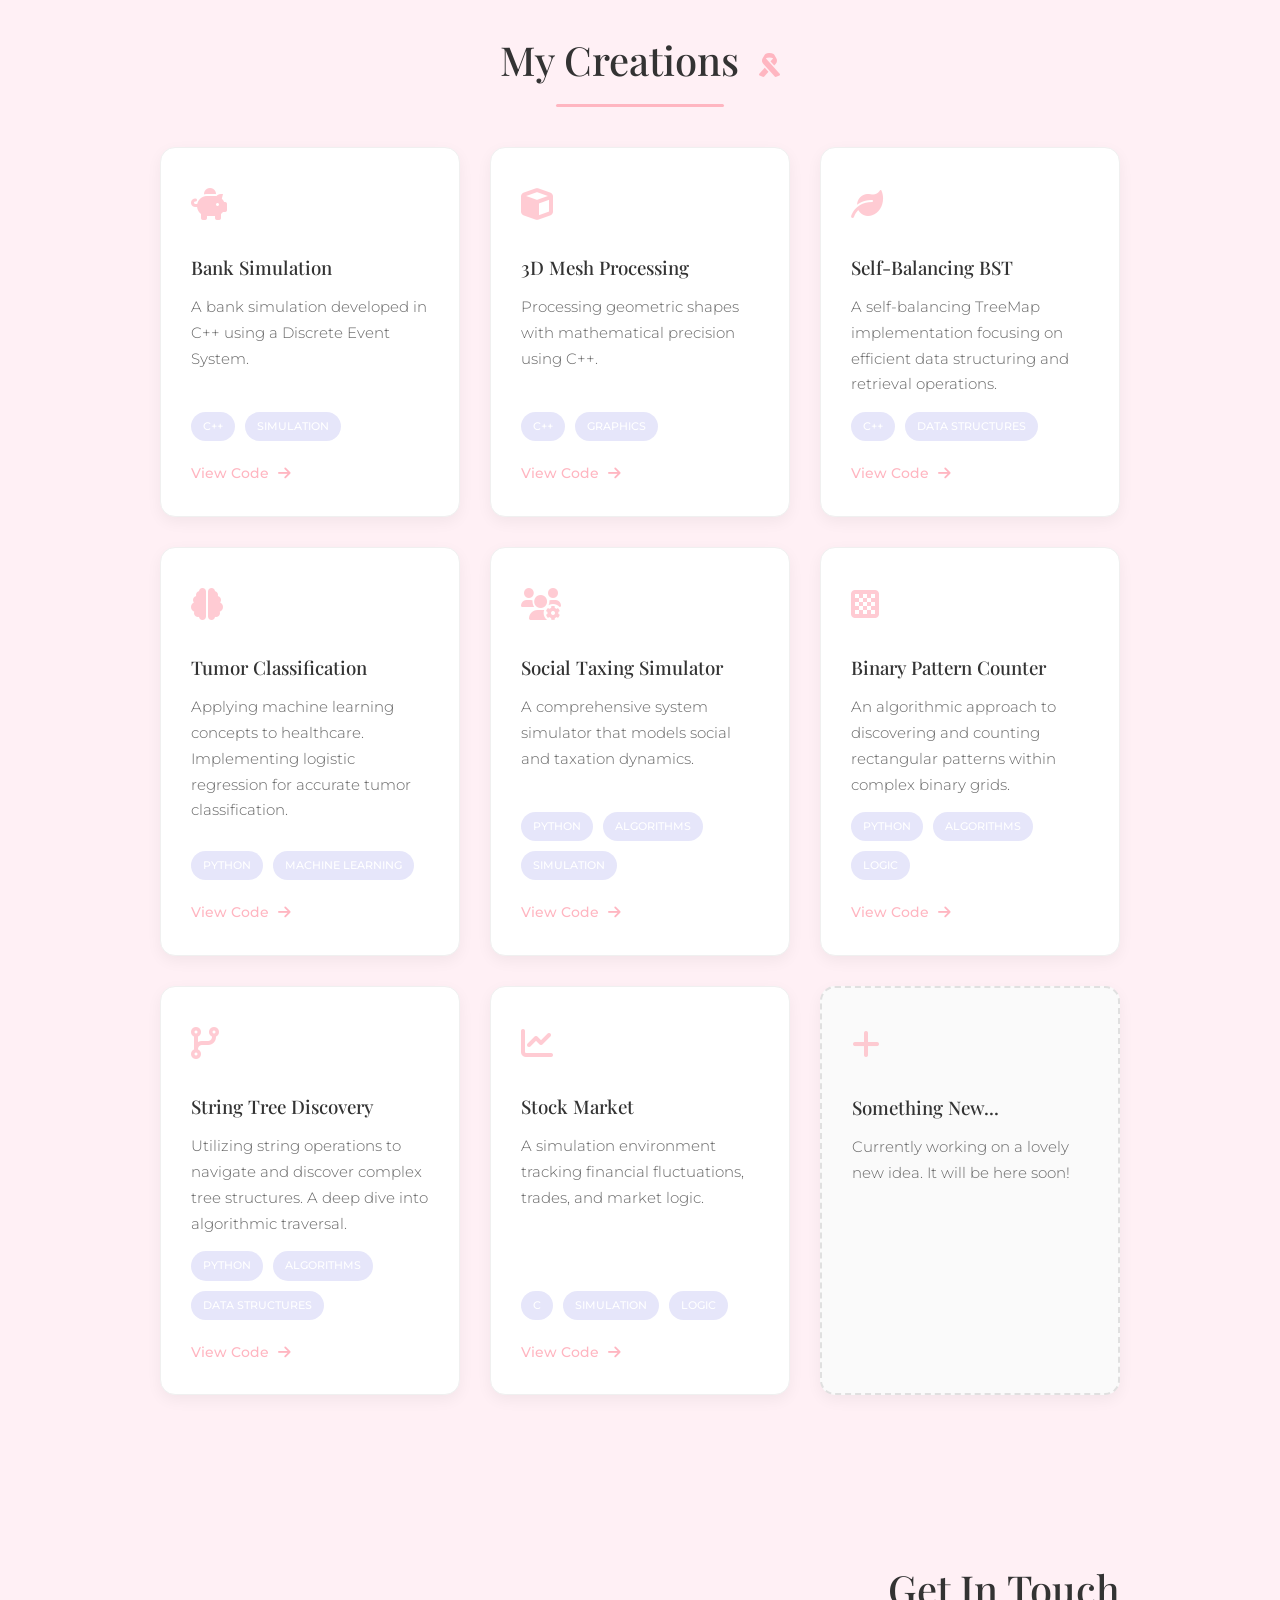
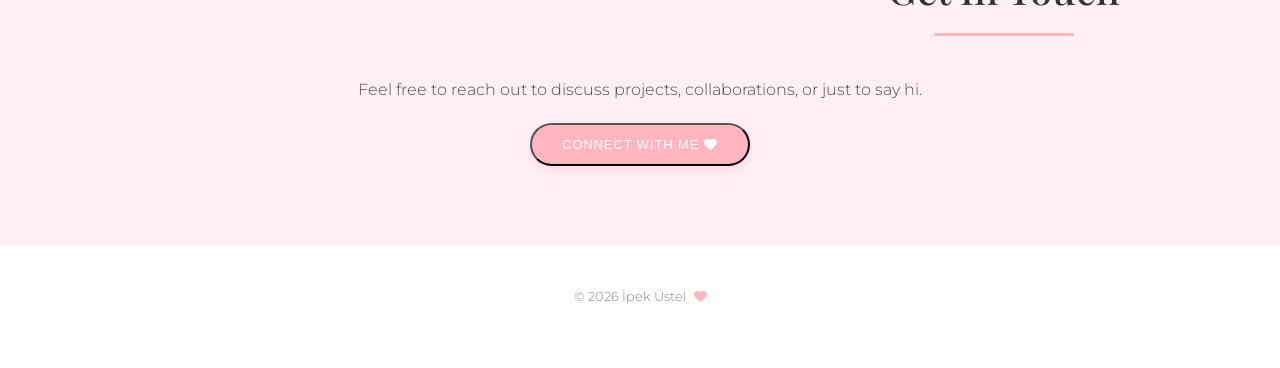
==== commit 01c7f772: "Update index.html" ====
--- a/index.html
+++ b/index.html
@@ -16,7 +16,7 @@
 <body>
 
     <nav>
-        <div class="logo">✦ IpekU ✦</div>
+        <div class="logo"> IpekU </div>
         <ul>
             <li><a href="#about">About</a></li>
             <li><a href="#projects">Projects</a></li>
@@ -28,7 +28,6 @@
         <div class="header-content">
             <h1>Hello, I'm <span class="highlight">İpek ÜSTEL</span>.</h1>
             <p class="subtitle">Computer Engineering Student @ METU | Backend & ML Enthusiast</p>
-            <p class="coquette-quote">"Seeking aesthetics in code and elegance in engineering." <i class="fa-solid fa-heart-twinkling"></i></p>
             <a href="#projects" class="btn">View My Work</a>
         </div>
     </header>
@@ -37,7 +36,7 @@
         <h2>A Little About Me </h2>
         <div class="about-grid">
             <div class="about-text">
-                <p>I enjoy the technical depth of computer science just as much as I appreciate aesthetics. During my studies, I've focused on solving complex problems and writing clean, efficient code. The projects on my resume showcase what I can build using languages like C++, C and Python.</p>
+                <p>I enjoy the technical depth of computer science. During my studies, I've focused on solving complex problems and writing clean, efficient code. The projects on my resume showcase what I can build using languages like C++, C and Python.</p>
                 <p>While I don't have professional industry experience yet, I am highly eager to grow. Currently, I am actively working on improving my Object-Oriented programming skills, and I have a strong interest in learning Machine Learning and Artificial Intelligence technologies. My goal is to build a solid technical foundation while maintaining a creative perspective.</p>
             </div>
             <div class="about-skills">
@@ -164,8 +163,8 @@
             <button class="btn" id="socialBtn">Connect With Me <i class="fa-solid fa-heart"></i></button>
             
             <div class="social-links" id="socialLinks" style="display: none;">
-                <a href="LINKEDIN_PROFILE_LINK" target="_blank"><i class="fa-brands fa-linkedin"></i> LinkedIn</a>
-                <a href="GITHUB_PROFILE_LINK" target="_blank"><i class="fa-brands fa-github"></i> GitHub</a>
+                <a href="https://www.linkedin.com/in/ipek-üstel" target="_blank"><i class="fa-brands fa-linkedin"></i> LinkedIn</a>
+                <a href="https://github.com/ipek-ustel" target="_blank"><i class="fa-brands fa-github"></i> GitHub</a>
             </div>
         </div>
     </section>
@@ -177,19 +176,16 @@
 
 
     <script>
-        // 1. Select the elements from the HTML
         const socialBox = document.getElementById('socialBox');
         const socialLinks = document.getElementById('socialLinks');
 
-        // 2. Add an event listener for when the mouse enters the button area
         socialBox.addEventListener('mouseenter', () => {
-            socialLinks.style.display = 'flex'; // Shows the links
+            socialLinks.style.display = 'flex'; 
             socialLinks.style.opacity = '1';
         });
 
-        // 3. Add an event listener for when the mouse leaves the area
         socialBox.addEventListener('mouseleave', () => {
-            socialLinks.style.display = 'none'; // Hides the links
+            socialLinks.style.display = 'none'; 
         });
     </script>
 
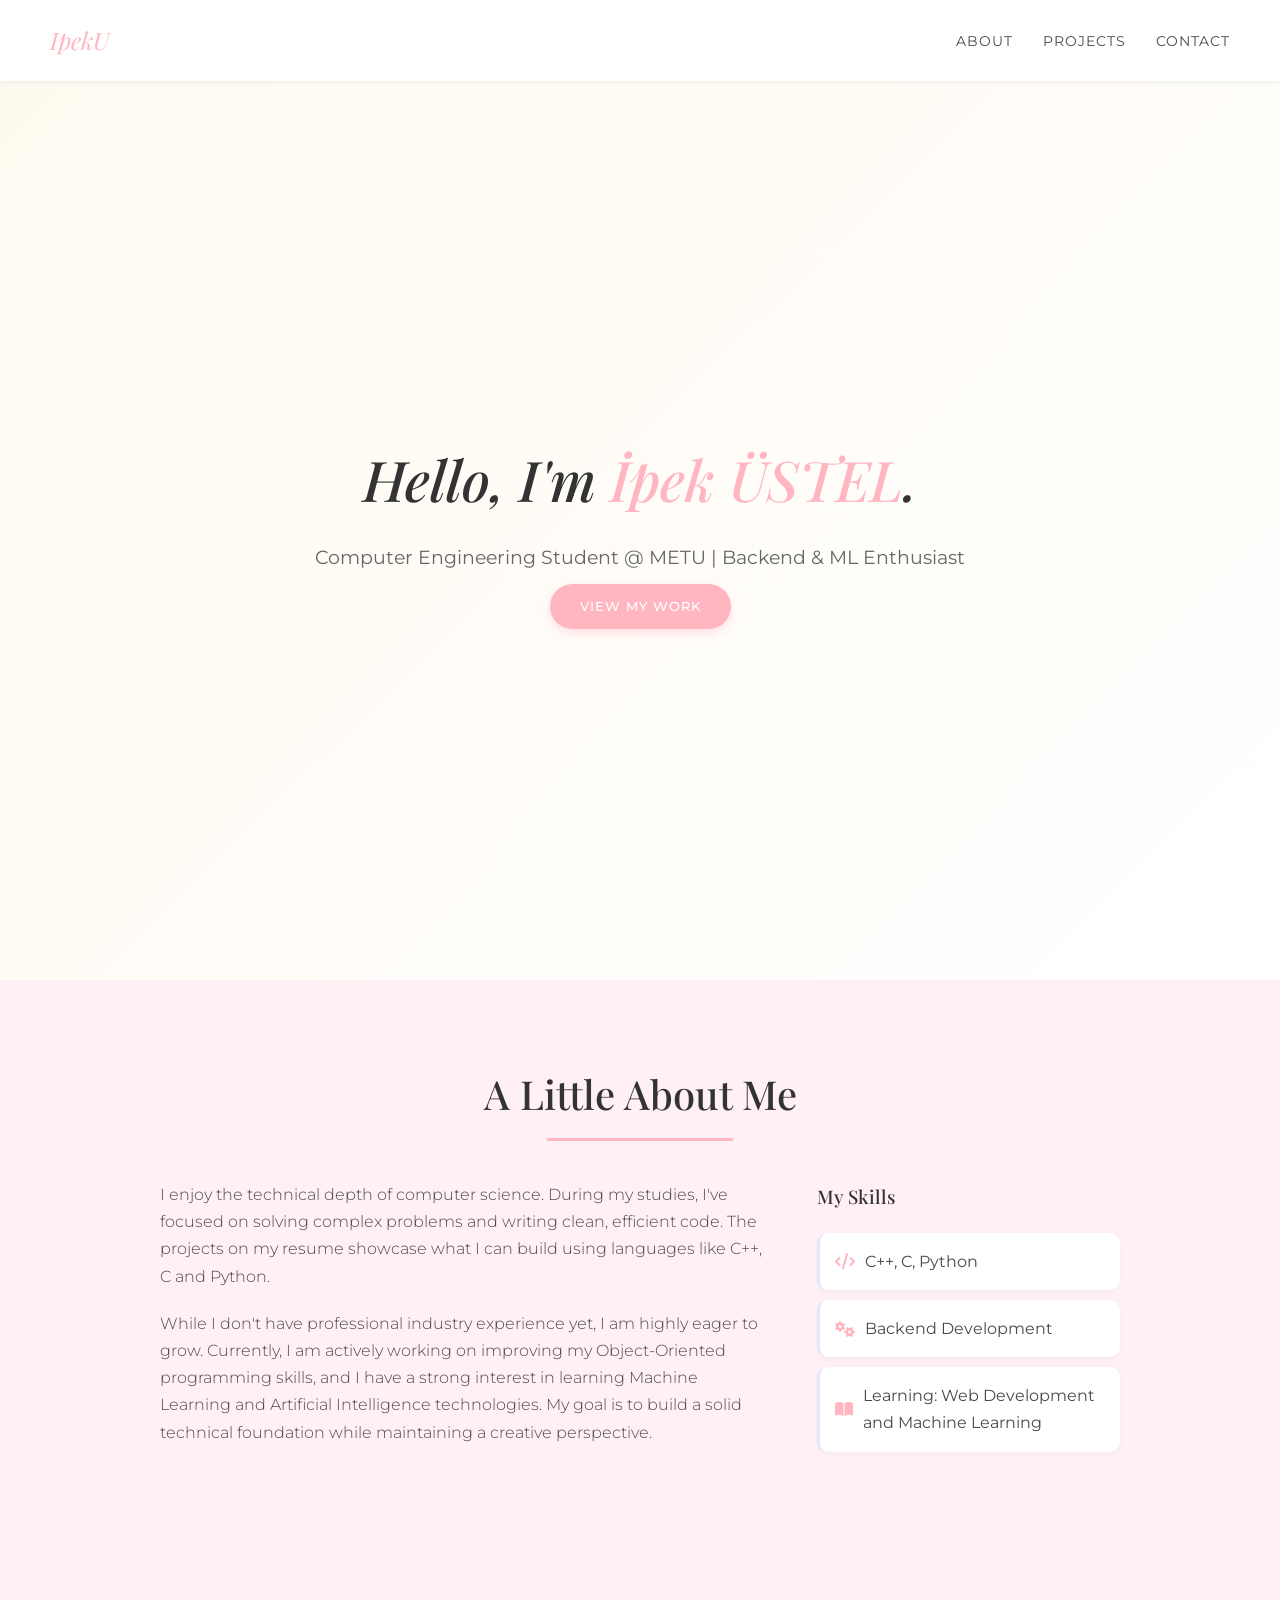
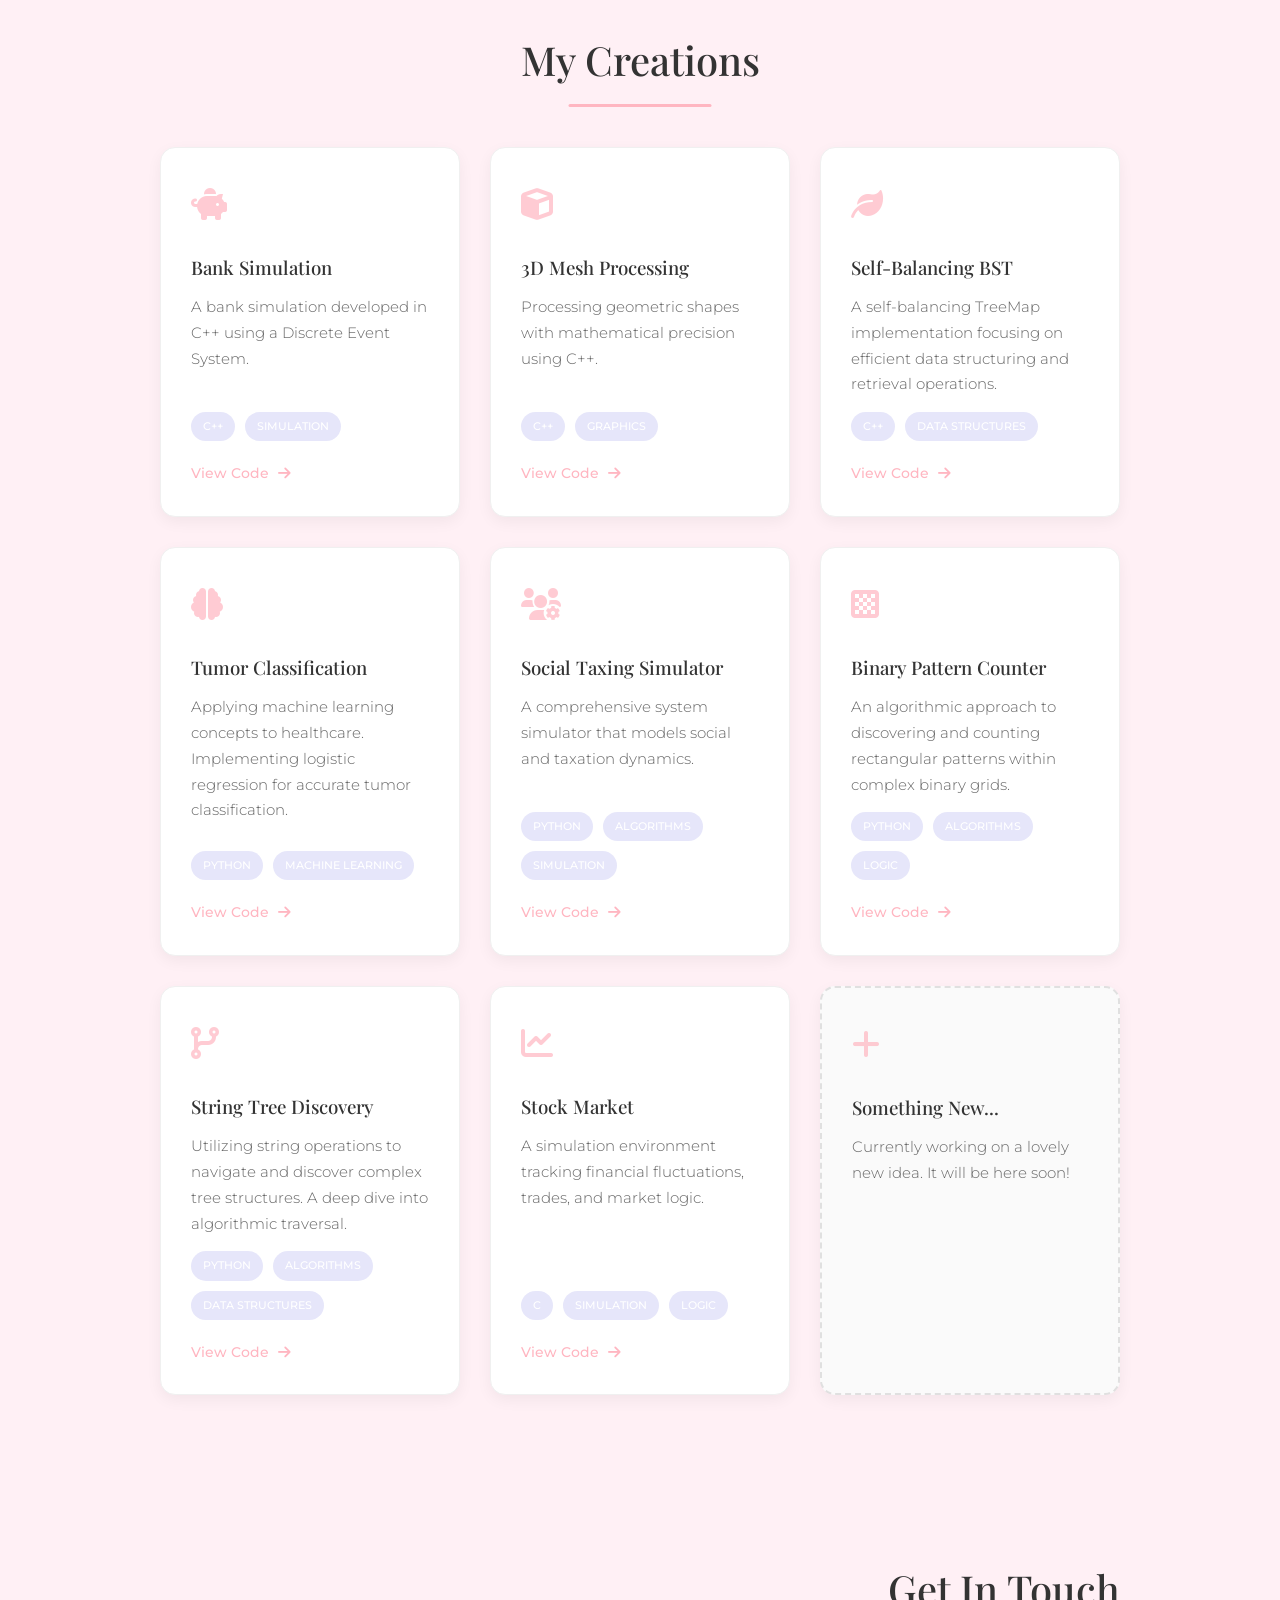
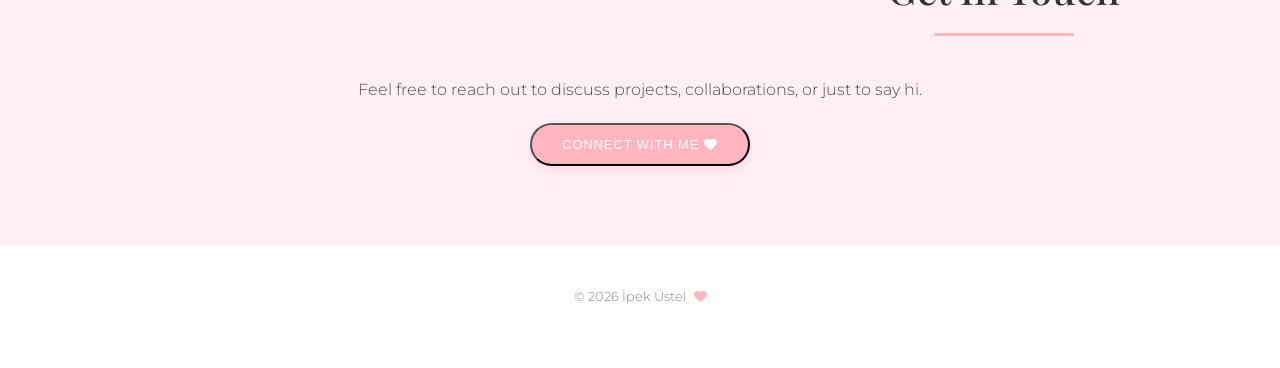
==== commit e6e89cee: "Update index.html" ====
--- a/index.html
+++ b/index.html
@@ -52,7 +52,7 @@
     </section>
 
     <section id="projects" class="container">
-        <h2>My Creations <i class="fa-solid fa-ribbon ribbon-icon"></i></h2>
+        <h2>My Creations</h2>
         <div class="projects-grid">
             
             <div class="project-card">
--- a/style.css
+++ b/style.css
@@ -68,7 +68,7 @@
     list-style: none;
 }
 
-/* --- Navigasyon Stilleri --- */
+/* Navigasyon Stilleri */
 nav {
     display: flex;
     justify-content: space-between;
@@ -105,7 +105,7 @@
     color: var(--primary-color);
 }
 
-/* --- Giriş Stilleri --- */
+/* Giriş Stilleri */
 header {
     height: 100vh;
     display: flex;
@@ -134,7 +134,7 @@
     margin-bottom: 10px;
     color: #666;
 }
-
+/*
 .coquette-quote {
     font-family: var(--heading-font);
     font-style: italic;
@@ -147,7 +147,7 @@
     color: var(--primary-color);
     margin-left: 5px;
 }
-
+*/
 .btn {
     display: inline-block;
     padding: 12px 30px;
@@ -167,7 +167,7 @@
     box-shadow: 0 6px 15px rgba(255,182,193,0.5);
 }
 
-/* --- Hakkımda Stilleri --- */
+/* Hakkımda Stilleri */
 .about-grid {
     display: grid;
     grid-template-columns: 2fr 1fr;
@@ -196,7 +196,7 @@
     color: var(--primary-color);
 }
 
-/* --- Projeler Stilleri --- */
+/* Projeler Stilleri */
 .ribbon-icon {
     color: var(--primary-color);
     font-size: 1.5rem;
@@ -283,7 +283,7 @@
     color: #aaa;
 }
 
-/* --- İletişim Stilleri --- */
+/* İletişim Stilleri */
 #contact {
     text-align: center;
 }
@@ -321,7 +321,7 @@
     color: #fff;
 }
 
-/* --- Footer Stilleri --- */
+/* Footer Stilleri */
 footer {
     text-align: center;
     padding: 40px 20px;
@@ -335,7 +335,7 @@
     margin-left: 5px;
 }
 
-/* --- Mobil Uyumu --- */
+/* Mobil Uyumu */
 @media (max-width: 768px) {
     nav {
         padding: 15px 20px;
